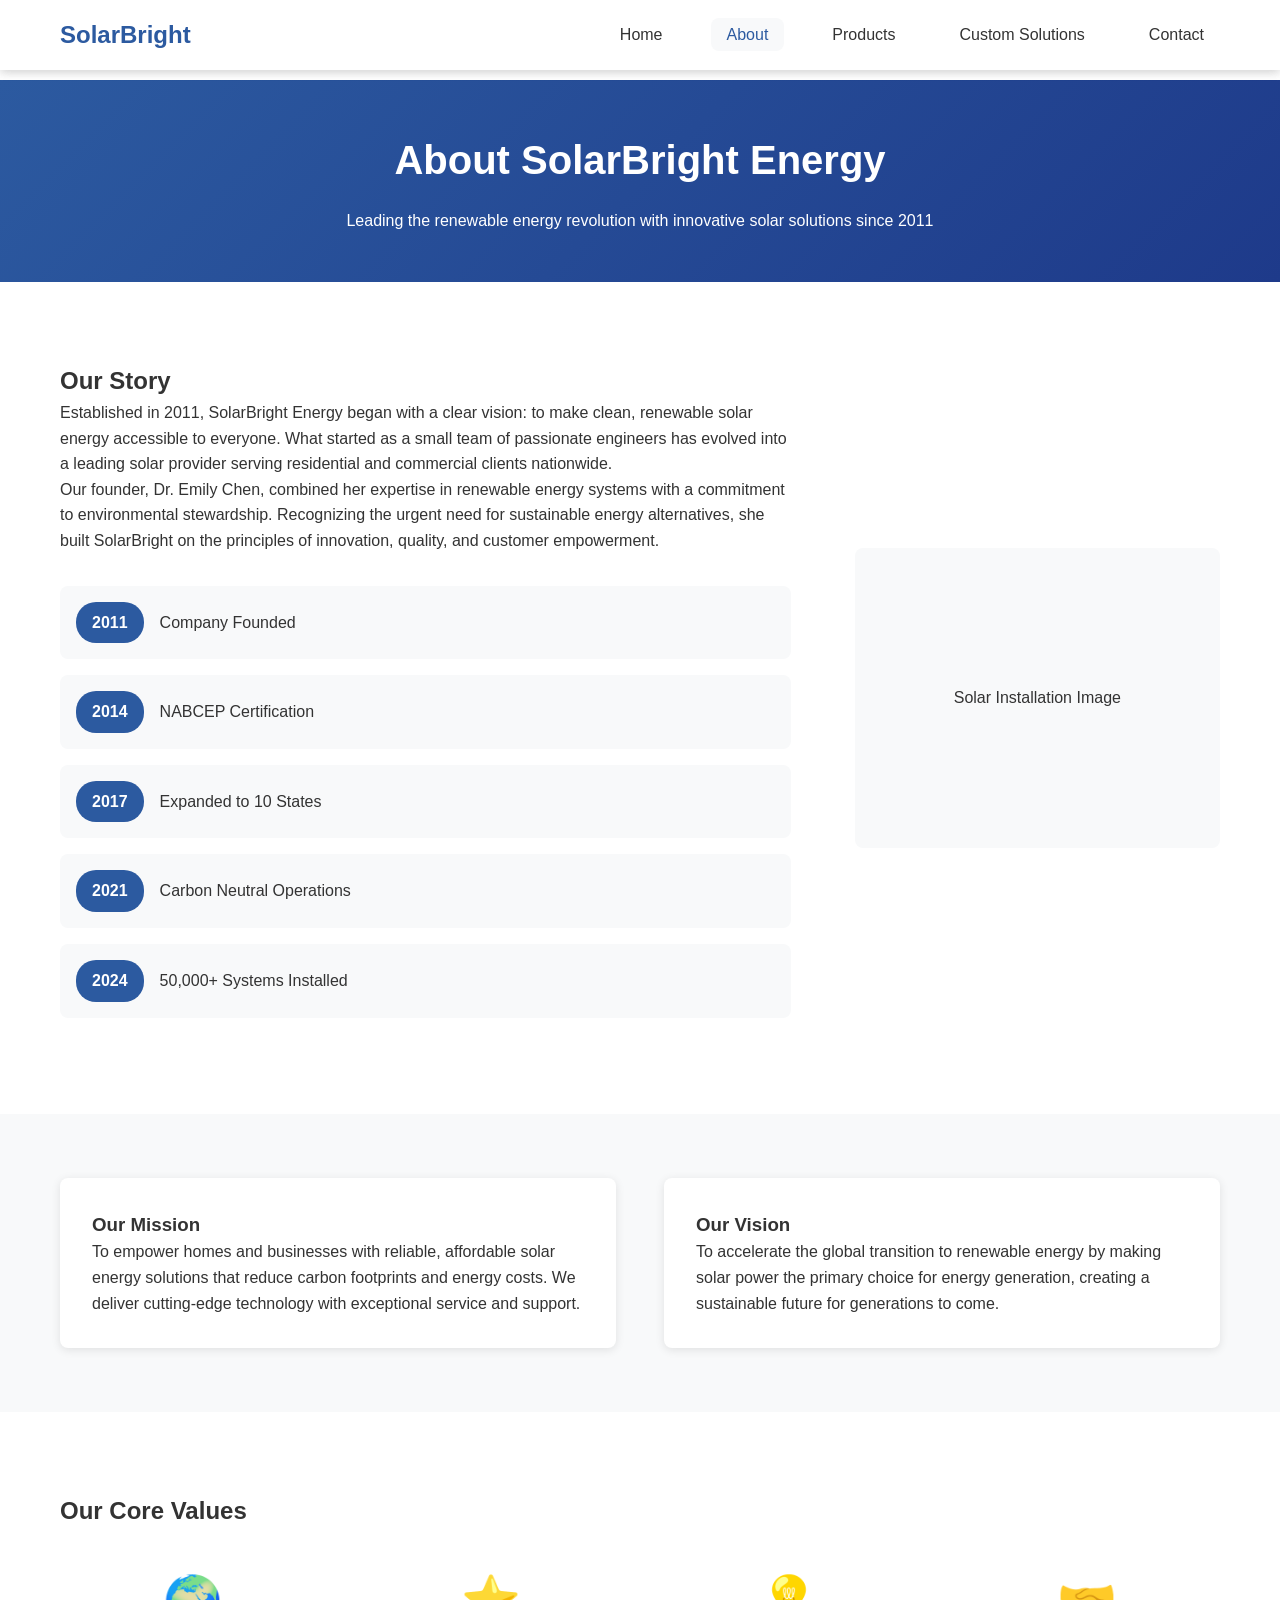
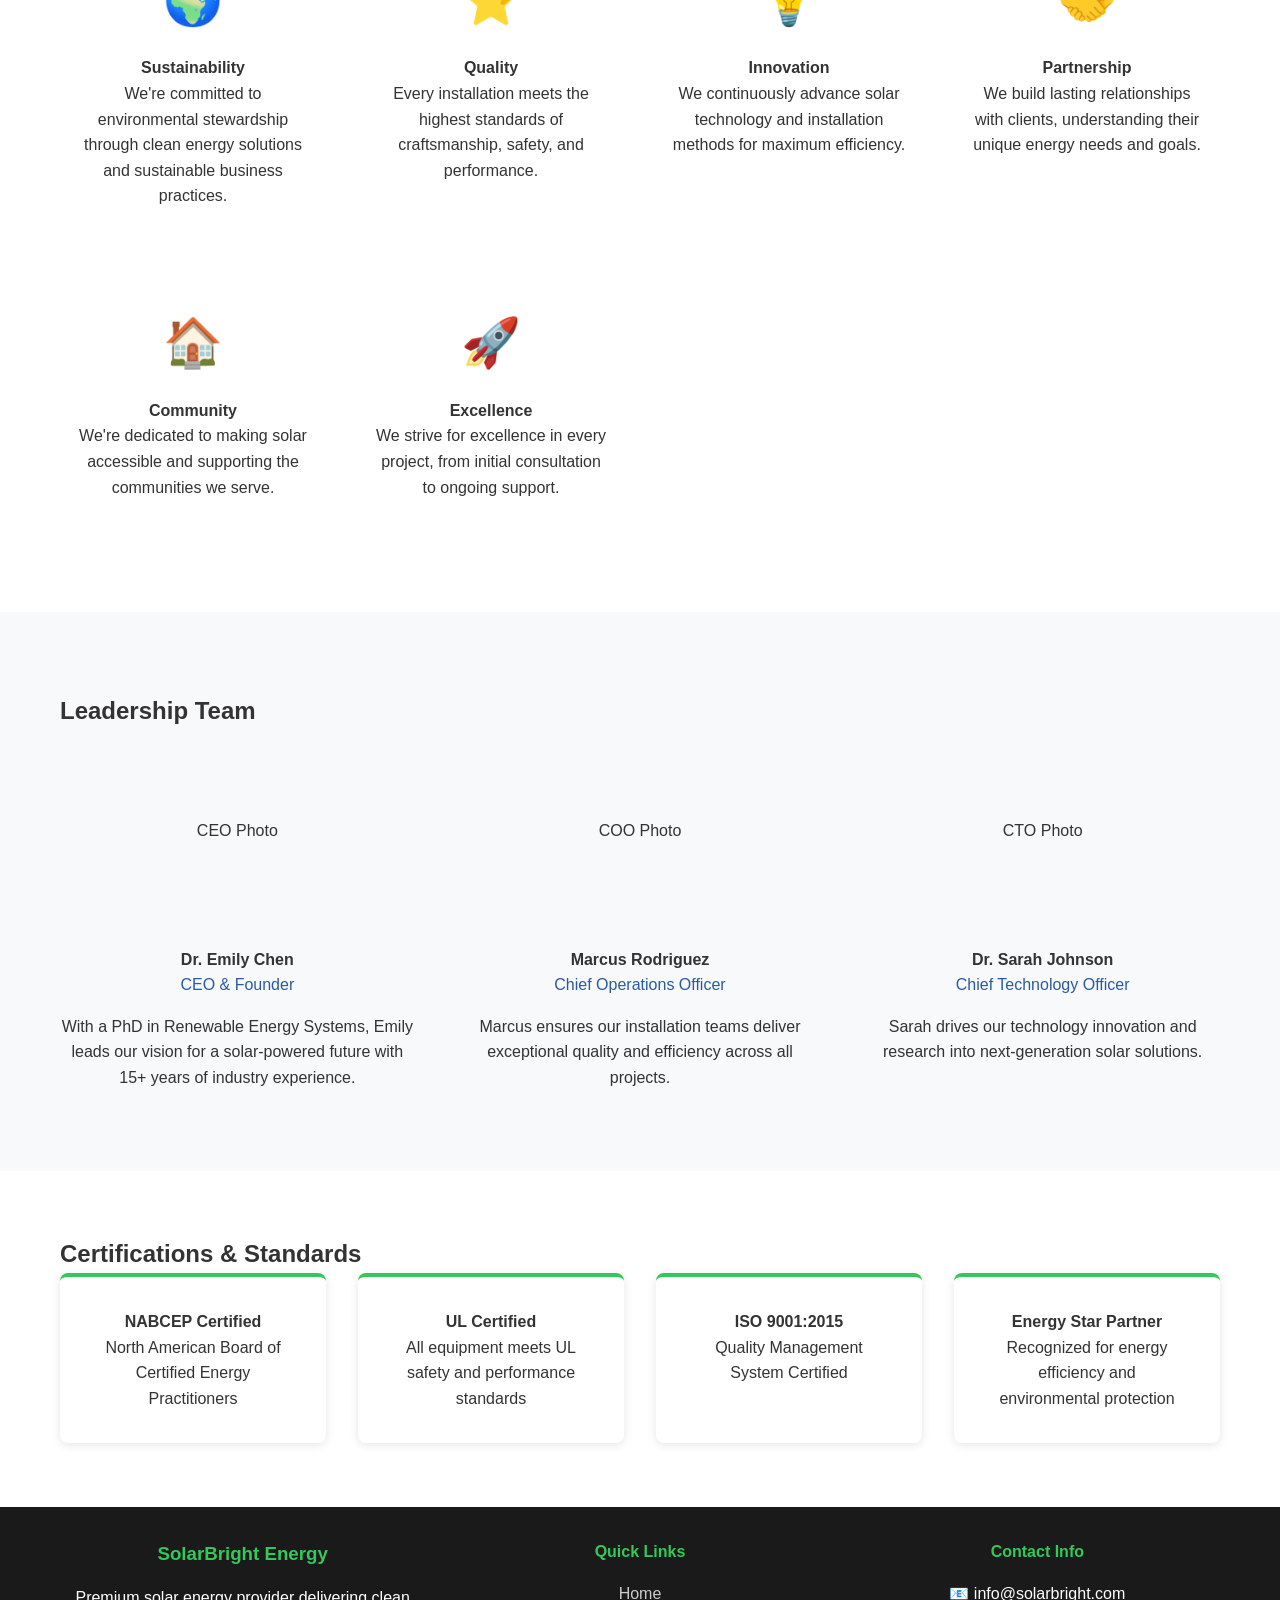
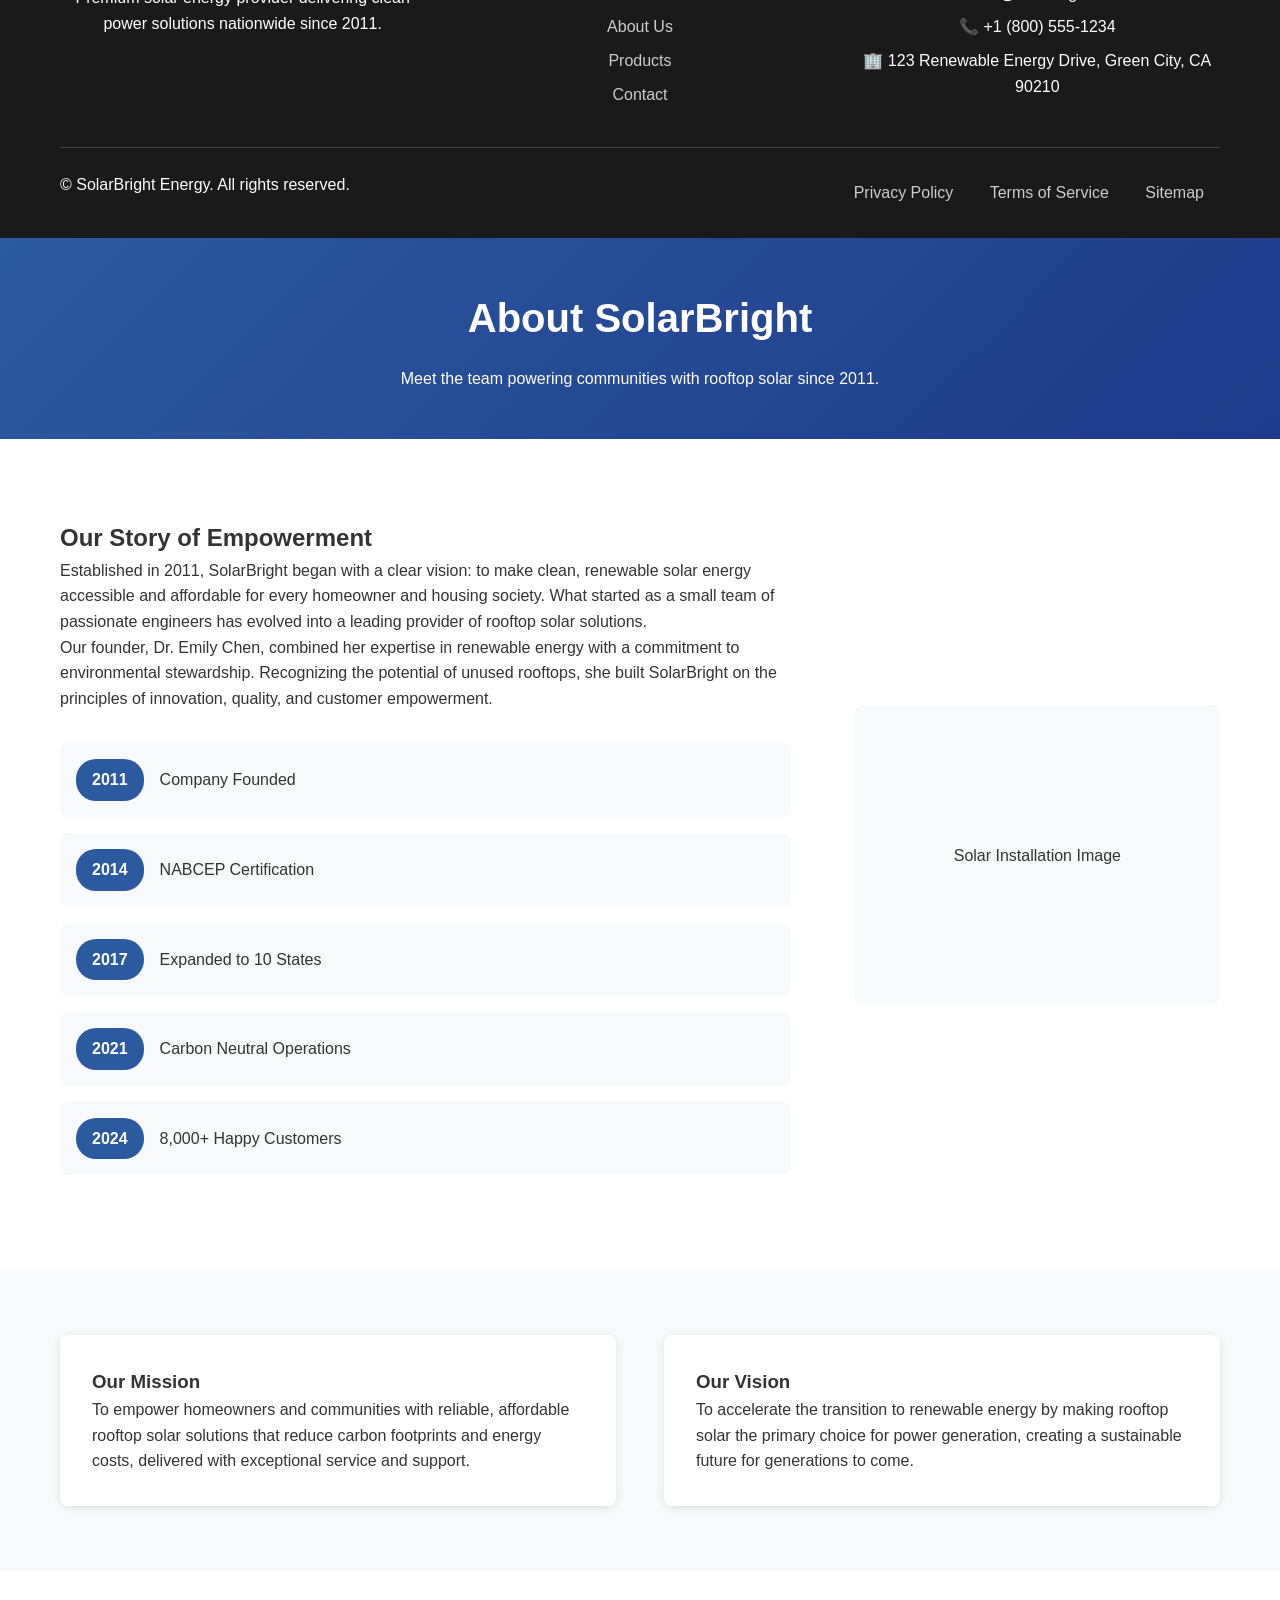
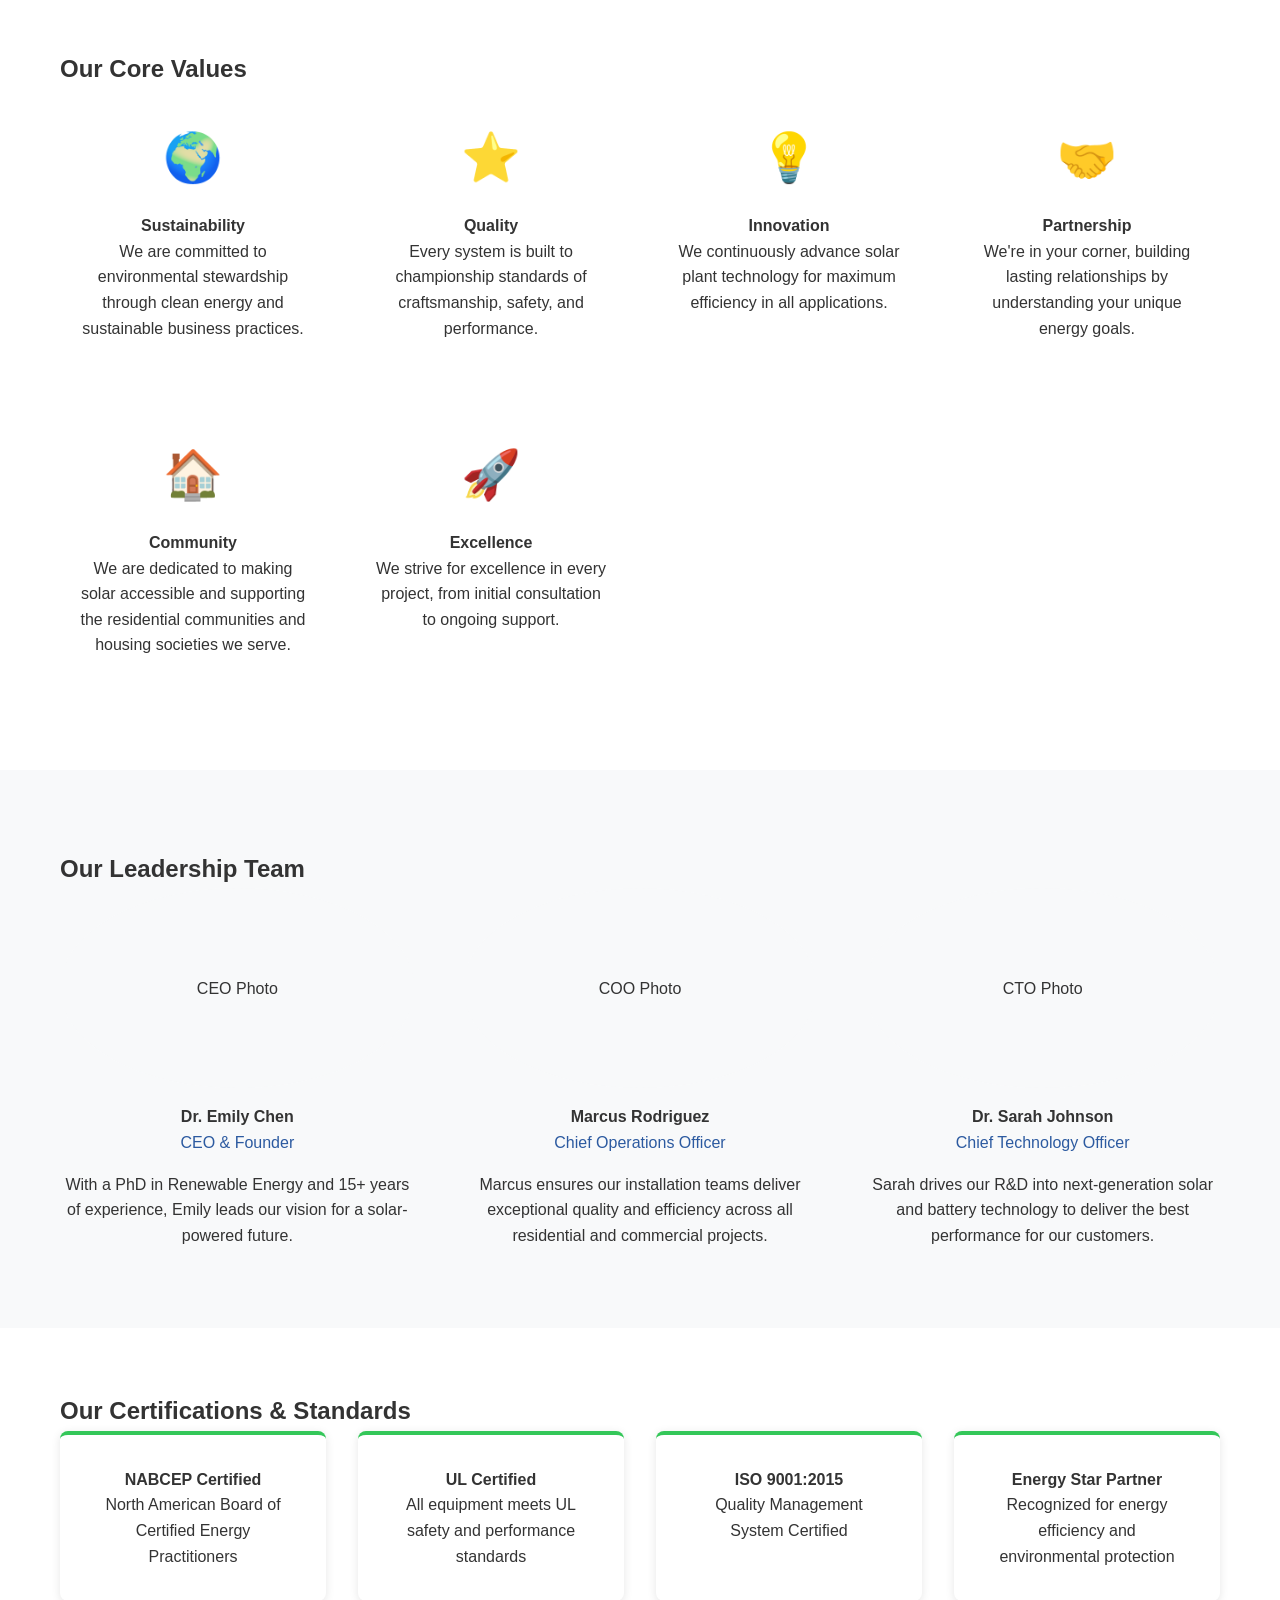
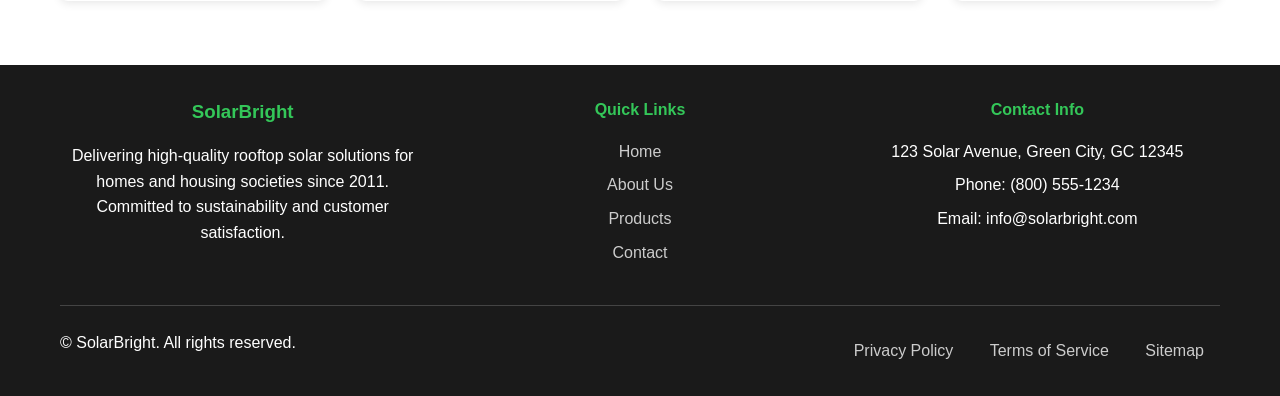
==== about.html @ 30d4c5e5 "Add files via upload" ====
<!DOCTYPE html>
<html lang="en">
<head>
    <meta charset="UTF-8">
    <meta name="viewport" content="width=device-width, initial-scale=1.0">
    <meta name="description" content="Learn about SolarBright Energy - Our history, mission, values, and commitment to quality solar solutions.">
    <title>About Us - SolarBright Energy</title>
    <link rel="stylesheet" href="./assets/css/style.css">
    <link rel="icon" type="image/x-icon" href="./assets/img/favicon.ico">
</head>
<body>
    <!-- Navigation Bar -->
    <header>
        <nav class="navbar">
            <div class="container">
                <div class="nav-brand">
                    <h2>SolarBright Energy</h2>
                </div>
                <ul class="nav-menu">
                    <li><a href="../index.html" class="nav-link">Home</a></li>
                    <li><a href="about.html" class="nav-link active">About</a></li>
                    <li><a href="products.html" class="nav-link">Products</a></li>
                    <li><a href="custom.html" class="nav-link">Custom Solutions</a></li>
                    <li><a href="contact.html" class="nav-link">Contact</a></li>
                </ul>
                <div class="hamburger">
                    <span></span>
                    <span></span>
                    <span></span>
                </div>
            </div>
        </nav>
    </header>

    <main>
        <!-- Page Header -->
        <section class="page-header">
            <div class="container">
                <h1>About SolarBright Energy</h1>
                <p>Leading the renewable energy revolution with innovative solar solutions since 2011</p>
            </div>
        </section>

        <!-- Company Story -->
        <section class="company-story">
            <div class="container">
                <div class="story-grid">
                    <div class="story-content">
                        <h2>Our Story</h2>
                        <p>Established in 2011, SolarBright Energy began with a clear vision: to make clean, renewable solar energy accessible to everyone. What started as a small team of passionate engineers has evolved into a leading solar provider serving residential and commercial clients nationwide.</p>
                        
                        <p>Our founder, Dr. Emily Chen, combined her expertise in renewable energy systems with a commitment to environmental stewardship. Recognizing the urgent need for sustainable energy alternatives, she built SolarBright on the principles of innovation, quality, and customer empowerment.</p>
                        
                        <div class="milestones">
                            <div class="milestone">
                                <span class="year">2011</span>
                                <span class="event">Company Founded</span>
                            </div>
                            <div class="milestone">
                                <span class="year">2014</span>
                                <span class="event">NABCEP Certification</span>
                            </div>
                            <div class="milestone">
                                <span class="year">2017</span>
                                <span class="event">Expanded to 10 States</span>
                            </div>
                            <div class="milestone">
                                <span class="year">2021</span>
                                <span class="event">Carbon Neutral Operations</span>
                            </div>
                            <div class="milestone">
                                <span class="year">2024</span>
                                <span class="event">50,000+ Systems Installed</span>
                            </div>
                        </div>
                    </div>
                    <div class="story-image">
                        <div class="image-placeholder">
                            <span>Solar Installation Image</span>
                        </div>
                    </div>
                </div>
            </div>
        </section>

        <!-- Mission & Vision -->
        <section class="mission-vision">
            <div class="container">
                <div class="mv-grid">
                    <div class="mv-card">
                        <h3>Our Mission</h3>
                        <p>To empower homes and businesses with reliable, affordable solar energy solutions that reduce carbon footprints and energy costs. We deliver cutting-edge technology with exceptional service and support.</p>
                    </div>
                    <div class="mv-card">
                        <h3>Our Vision</h3>
                        <p>To accelerate the global transition to renewable energy by making solar power the primary choice for energy generation, creating a sustainable future for generations to come.</p>
                    </div>
                </div>
            </div>
        </section>

        <!-- Values -->
        <section class="values">
            <div class="container">
                <h2>Our Core Values</h2>
                <div class="values-grid">
                    <div class="value-card">
                        <div class="value-icon">🌍</div>
                        <h4>Sustainability</h4>
                        <p>We're committed to environmental stewardship through clean energy solutions and sustainable business practices.</p>
                    </div>
                    <div class="value-card">
                        <div class="value-icon">⭐</div>
                        <h4>Quality</h4>
                        <p>Every installation meets the highest standards of craftsmanship, safety, and performance.</p>
                    </div>
                    <div class="value-card">
                        <div class="value-icon">💡</div>
                        <h4>Innovation</h4>
                        <p>We continuously advance solar technology and installation methods for maximum efficiency.</p>
                    </div>
                    <div class="value-card">
                        <div class="value-icon">🤝</div>
                        <h4>Partnership</h4>
                        <p>We build lasting relationships with clients, understanding their unique energy needs and goals.</p>
                    </div>
                    <div class="value-card">
                        <div class="value-icon">🏠</div>
                        <h4>Community</h4>
                        <p>We're dedicated to making solar accessible and supporting the communities we serve.</p>
                    </div>
                    <div class="value-card">
                        <div class="value-icon">🚀</div>
                        <h4>Excellence</h4>
                        <p>We strive for excellence in every project, from initial consultation to ongoing support.</p>
                    </div>
                </div>
            </div>
        </section>

        <!-- Team Section -->
        <section class="team">
            <div class="container">
                <h2>Leadership Team</h2>
                <div class="team-grid">
                    <div class="team-member">
                        <div class="member-image">
                            <div class="image-placeholder">
                                <span>CEO Photo</span>
                            </div>
                        </div>
                        <h4>Dr. Emily Chen</h4>
                        <span class="position">CEO & Founder</span>
                        <p>With a PhD in Renewable Energy Systems, Emily leads our vision for a solar-powered future with 15+ years of industry experience.</p>
                    </div>
                    <div class="team-member">
                        <div class="member-image">
                            <div class="image-placeholder">
                                <span>COO Photo</span>
                            </div>
                        </div>
                        <h4>Marcus Rodriguez</h4>
                        <span class="position">Chief Operations Officer</span>
                        <p>Marcus ensures our installation teams deliver exceptional quality and efficiency across all projects.</p>
                    </div>
                    <div class="team-member">
                        <div class="member-image">
                            <div class="image-placeholder">
                                <span>CTO Photo</span>
                            </div>
                        </div>
                        <h4>Dr. Sarah Johnson</h4>
                        <span class="position">Chief Technology Officer</span>
                        <p>Sarah drives our technology innovation and research into next-generation solar solutions.</p>
                    </div>
                </div>
            </div>
        </section>

        <!-- Certifications -->
        <section class="certifications">
            <div class="container">
                <h2>Certifications & Standards</h2>
                <div class="certs-grid">
                    <div class="cert-card">
                        <h4>NABCEP Certified</h4>
                        <p>North American Board of Certified Energy Practitioners</p>
                    </div>
                    <div class="cert-card">
                        <h4>UL Certified</h4>
                        <p>All equipment meets UL safety and performance standards</p>
                    </div>
                    <div class="cert-card">
                        <h4>ISO 9001:2015</h4>
                        <p>Quality Management System Certified</p>
                    </div>
                    <div class="cert-card">
                        <h4>Energy Star Partner</h4>
                        <p>Recognized for energy efficiency and environmental protection</p>
                    </div>
                </div>
            </div>
        </section>
    </main>

    <footer>
        <div class="container">
            <div class="footer-content">
                <div class="footer-section">
                    <h3>SolarBright Energy</h3>
                    <p>Premium solar energy provider delivering clean power solutions nationwide since 2011.</p>
                </div>
                <div class="footer-section">
                    <h4>Quick Links</h4>
                    <ul>
                        <li><a href="../index.html">Home</a></li>
                        <li><a href="about.html">About Us</a></li>
                        <li><a href="products.html">Products</a></li>
                        <li><a href="contact.html">Contact</a></li>
                    </ul>
                </div>
                <div class="footer-section">
                    <h4>Contact Info</h4>
                    <ul>
                        <li>📧 info@solarbright.com</li>
                        <li>📞 +1 (800) 555-1234</li>
                        <li>🏢 123 Renewable Energy Drive, Green City, CA 90210</li>
                    </ul>
                </div>
            </div>
            <div class="footer-bottom">
                <p>&copy; <span id="current-year"></span> SolarBright Energy. All rights reserved.</p>
                <div class="footer-links">
                    <a href="privacy.html">Privacy Policy</a>
                    <a href="../terms.html">Terms of Service</a>
                    <a href="../sitemap.html">Sitemap</a>
                </div>
            </div>
        </div>
    </footer>

    <script src="./assets/js/script.js"></script>
</body>
</html><!DOCTYPE html>
<html lang="en">
<head>
    <meta charset="UTF-8">
    <meta name="viewport" content="width=device-width, initial-scale=1.0">
    <meta name="description" content="Learn about SolarBright - Our history, mission, and commitment to providing quality rooftop solar for homes and communities.">
    <title>About Us - SolarBright</title>
    <link rel="stylesheet" href="./assets/css/style.css">
    <link rel="icon" type="image/x-icon" href="./assets/img/favicon.ico">
</head>
<body>
    <!-- Navigation Bar -->
    <header>
        <nav class="navbar">
            <div class="container">
                <div class="nav-brand">
                    <h2>SolarBright</h2>
                </div>
                <ul class="nav-menu">
                    <li><a href="../index.html" class="nav-link">Home</a></li>
                    <li><a href="about.html" class="nav-link active">About</a></li>
                    <li><a href="products.html" class="nav-link">Products</a></li>
                    <li><a href="custom.html" class="nav-link">Custom Solutions</a></li>
                    <li><a href="contact.html" class="nav-link">Contact</a></li>
                </ul>
                <div class="hamburger">
                    <span></span>
                    <span></span>
                    <span></span>
                </div>
            </div>
        </nav>
    </header>

    <main>
        <!-- Page Header -->
        <section class="page-header">
            <div class="container">
                <h1>About SolarBright</h1>
                <p>Meet the team powering communities with rooftop solar since 2011.</p>
            </div>
        </section>

        <!-- Company Story -->
        <section class="company-story">
            <div class="container">
                <div class="story-grid">
                    <div class="story-content">
                        <h2>Our Story of Empowerment</h2>
                        <p>Established in 2011, SolarBright began with a clear vision: to make clean, renewable solar energy accessible and affordable for every homeowner and housing society. What started as a small team of passionate engineers has evolved into a leading provider of rooftop solar solutions.</p>
                        
                        <p>Our founder, Dr. Emily Chen, combined her expertise in renewable energy with a commitment to environmental stewardship. Recognizing the potential of unused rooftops, she built SolarBright on the principles of innovation, quality, and customer empowerment.</p>
                        
                        <div class="milestones">
                            <div class="milestone">
                                <span class="year">2011</span>
                                <span class="event">Company Founded</span>
                            </div>
                            <div class="milestone">
                                <span class="year">2014</span>
                                <span class="event">NABCEP Certification</span>
                            </div>
                            <div class="milestone">
                                <span class="year">2017</span>
                                <span class="event">Expanded to 10 States</span>
                            </div>
                            <div class="milestone">
                                <span class="year">2021</span>
                                <span class="event">Carbon Neutral Operations</span>
                            </div>
                            <div class="milestone">
                                <span class="year">2024</span>
                                <span class="event">8,000+ Happy Customers</span>
                            </div>
                        </div>
                    </div>
                    <div class="story-image">
                        <div class="image-placeholder">
                            <span>Solar Installation Image</span>
                        </div>
                    </div>
                </div>
            </div>
        </section>

        <!-- Mission & Vision -->
        <section class="mission-vision">
            <div class="container">
                <div class="mv-grid">
                    <div class="mv-card">
                        <h3>Our Mission</h3>
                        <p>To empower homeowners and communities with reliable, affordable rooftop solar solutions that reduce carbon footprints and energy costs, delivered with exceptional service and support.</p>
                    </div>
                    <div class="mv-card">
                        <h3>Our Vision</h3>
                        <p>To accelerate the transition to renewable energy by making rooftop solar the primary choice for power generation, creating a sustainable future for generations to come.</p>
                    </div>
                </div>
            </div>
        </section>

        <!-- Values -->
        <section class="values">
            <div class="container">
                <h2>Our Core Values</h2>
                <div class="values-grid">
                    <div class="value-card">
                        <div class="value-icon">🌍</div>
                        <h4>Sustainability</h4>
                        <p>We are committed to environmental stewardship through clean energy and sustainable business practices.</p>
                    </div>
                    <div class="value-card">
                        <div class="value-icon">⭐</div>
                        <h4>Quality</h4>
                        <p>Every system is built to championship standards of craftsmanship, safety, and performance.</p>
                    </div>
                    <div class="value-card">
                        <div class="value-icon">💡</div>
                        <h4>Innovation</h4>
                        <p>We continuously advance solar plant technology for maximum efficiency in all applications.</p>
                    </div>
                    <div class="value-card">
                        <div class="value-icon">🤝</div>
                        <h4>Partnership</h4>
                        <p>We're in your corner, building lasting relationships by understanding your unique energy goals.</p>
                    </div>
                    <div class="value-card">
                        <div class="value-icon">🏠</div>
                        <h4>Community</h4>
                        <p>We are dedicated to making solar accessible and supporting the residential communities and housing societies we serve.</p>
                    </div>
                    <div class="value-card">
                        <div class="value-icon">🚀</div>
                        <h4>Excellence</h4>
                        <p>We strive for excellence in every project, from initial consultation to ongoing support.</p>
                    </div>
                </div>
            </div>
        </section>

        <!-- Team Section -->
        <section class="team">
            <div class="container">
                <h2>Our Leadership Team</h2>
                <div class="team-grid">
                    <div class="team-member">
                        <div class="member-image">
                            <div class="image-placeholder">
                                <span>CEO Photo</span>
                            </div>
                        </div>
                        <h4>Dr. Emily Chen</h4>
                        <span class="position">CEO & Founder</span>
                        <p>With a PhD in Renewable Energy and 15+ years of experience, Emily leads our vision for a solar-powered future.</p>
                    </div>
                    <div class="team-member">
                        <div class="member-image">
                            <div class="image-placeholder">
                                <span>COO Photo</span>
                            </div>
                        </div>
                        <h4>Marcus Rodriguez</h4>
                        <span class="position">Chief Operations Officer</span>
                        <p>Marcus ensures our installation teams deliver exceptional quality and efficiency across all residential and commercial projects.</p>
                    </div>
                    <div class="team-member">
                        <div class="member-image">
                            <div class="image-placeholder">
                                <span>CTO Photo</span>
                            </div>
                        </div>
                        <h4>Dr. Sarah Johnson</h4>
                        <span class="position">Chief Technology Officer</span>
                        <p>Sarah drives our R&D into next-generation solar and battery technology to deliver the best performance for our customers.</p>
                    </div>
                </div>
            </div>
        </section>

        <!-- Certifications -->
        <section class="certifications">
            <div class="container">
                <h2>Our Certifications & Standards</h2>
                <div class="certs-grid">
                    <div class="cert-card">
                        <h4>NABCEP Certified</h4>
                        <p>North American Board of Certified Energy Practitioners</p>
                    </div>
                    <div class="cert-card">
                        <h4>UL Certified</h4>
                        <p>All equipment meets UL safety and performance standards</p>
                    </div>
                    <div class="cert-card">
                        <h4>ISO 9001:2015</h4>
                        <p>Quality Management System Certified</p>
                    </div>
                    <div class="cert-card">
                        <h4>Energy Star Partner</h4>
                        <p>Recognized for energy efficiency and environmental protection</p>
                    </div>
                </div>
            </div>
        </section>
    </main>

    <footer>
        <div class="container">
            <div class="footer-content">
                <div class="footer-section">
                    <h3>SolarBright</h3>
                    <p>Delivering high-quality rooftop solar solutions for homes and housing societies since 2011. Committed to sustainability and customer satisfaction.</p>
                </div>
                <div class="footer-section">
                    <h4>Quick Links</h4>
                    <ul>
                        <li><a href="../index.html">Home</a></li>
                        <li><a href="about.html">About Us</a></li>
                        <li><a href="products.html">Products</a></li>
                        <li><a href="contact.html">Contact</a></li>
                    </ul>
                </div>
                <div class="footer-section">
                    <h4>Contact Info</h4>
                    <ul>
                        <li>123 Solar Avenue, Green City, GC 12345</li>
                        <li>Phone: (800) 555-1234</li>
                        <li>Email: info@solarbright.com</li>
                    </ul>
                </div>
            </div>
            <div class="footer-bottom">
                <p>&copy; <span id="current-year"></span> SolarBright. All rights reserved.</p>
                <div class="footer-links">
                    <a href="privacy.html">Privacy Policy</a>
                    <a href="../terms.html">Terms of Service</a>
                    <a href="../sitemap.html">Sitemap</a>
                </div>
            </div>
        </div>
    </footer>

    <script src="./assets/js/script.js"></script>
</body>
</html>
---- assets/css/style.css ----
/* Reset and Base Styles */
* {
    margin: 0;
    padding: 0;
    box-sizing: border-box;
}

:root {
    --primary-color: #2c5aa0;
    --secondary-color: #34c759;
    --accent-color: #ff6b35;
    --text-dark: #333;
    --text-light: #666;
    --background-light: #f8f9fa;
    --white: #ffffff;
    --shadow: 0 2px 10px rgba(0,0,0,0.1);
    --border-radius: 8px;
}

body {
    font-family: 'Segoe UI', Tahoma, Geneva, Verdana, sans-serif;
    line-height: 1.6;
    color: var(--text-dark);
    background-color: var(--white);
}
.container {
    max-width: 1200px;
    margin: 0 auto;
    padding: 0 20px;
}

/* Navigation Placeholder */
.nav-placeholder {
    background: var(--primary-color);
    color: white;
    padding: 1rem;
    text-align: center;
    border-bottom: 3px solid var(--secondary-color);
}

.nav-placeholder h3 {
    margin-bottom: 0.5rem;
}

/* Hero Section */
.hero {
    background: linear-gradient(135deg, var(--primary-color), #1e3a8a);
    color: white;
    padding: 4rem 0;
    text-align: center;
}

.hero h1 {
    font-size: 3rem;
    margin-bottom: 1rem;
    font-weight: 700;
}

.hero-subtitle {
    font-size: 1.3rem;
    margin-bottom: 2rem;
    opacity: 0.9;
}

.hero-buttons {
    display: flex;
    gap: 1rem;
    justify-content: center;
    flex-wrap: wrap;
}

/* Buttons */
.btn {
    padding: 12px 30px;
    border: none;
    border-radius: var(--border-radius);
    font-size: 1rem;
    font-weight: 600;
    cursor: pointer;
    transition: all 0.3s ease;
    text-decoration: none;
    display: inline-block;
}

.btn-primary {
    background: var(--secondary-color);
    color: white;
}

.btn-primary:hover {
    background: #2daa4c;
    transform: translateY(-2px);
}

.btn-secondary {
    background: transparent;
    color: white;
    border: 2px solid white;
}

.btn-secondary:hover {
    background: white;
    color: var(--primary-color);
}

/* Features Section */
.features {
    padding: 5rem 0;
    background: var(--background-light);
}

.features h2 {
    text-align: center;
    font-size: 2.5rem;
    margin-bottom: 3rem;
    color: var(--primary-color);
}

.features-grid {
    display: grid;
    grid-template-columns: repeat(auto-fit, minmax(250px, 1fr));
    gap: 2rem;
}

.feature-card {
    background: var(--white);
    padding: 2rem;
    border-radius: var(--border-radius);
    box-shadow: var(--shadow);
    text-align: center;
    transition: transform 0.3s ease;
}

.feature-card:hover {
    transform: translateY(-5px);
}

.feature-icon {
    font-size: 3rem;
    margin-bottom: 1rem;
}

.feature-card h3 {
    color: var(--primary-color);
    margin-bottom: 1rem;
    font-size: 1.3rem;
}

/* Products Section */
.products {
    padding: 5rem 0;
}

.products h2 {
    text-align: center;
    font-size: 2.5rem;
    margin-bottom: 3rem;
    color: var(--primary-color);
}

.products-grid {
    display: grid;
    grid-template-columns: repeat(auto-fit, minmax(300px, 1fr));
    gap: 2rem;
}

.product-card {
    background: var(--white);
    padding: 2rem;
    border-radius: var(--border-radius);
    box-shadow: var(--shadow);
    border-top: 4px solid var(--secondary-color);
}

.product-card h3 {
    color: var(--primary-color);
    margin-bottom: 1.5rem;
    font-size: 1.4rem;
}

.product-card ul {
    list-style: none;
}

.product-card li {
    padding: 0.5rem 0;
    border-bottom: 1px solid #eee;
}

.product-card li:before {
    content: "✓ ";
    color: var(--secondary-color);
    font-weight: bold;
}

/* Process Section */
.process {
    padding: 5rem 0;
    background: var(--background-light);
}

.process h2 {
    text-align: center;
    font-size: 2.5rem;
    margin-bottom: 3rem;
    color: var(--primary-color);
}

.process-steps {
    display: grid;
    grid-template-columns: repeat(auto-fit, minmax(200px, 1fr));
    gap: 2rem;
}

.step {
    text-align: center;
    padding: 2rem 1rem;
}

.step-number {
    display: inline-block;
    width: 50px;
    height: 50px;
    background: var(--primary-color);
    color: white;
    border-radius: 50%;
    line-height: 50px;
    font-size: 1.2rem;
    font-weight: bold;
    margin-bottom: 1rem;
}

.step h4 {
    color: var(--primary-color);
    margin-bottom: 1rem;
}

/* CTA Section */
.cta {
    padding: 4rem 0;
    background: linear-gradient(135deg, var(--primary-color), #1e3a8a);
    color: white;
    text-align: center;
}

.cta h2 {
    font-size: 2.2rem;
    margin-bottom: 1rem;
}

.cta p {
    font-size: 1.2rem;
    margin-bottom: 2rem;
    opacity: 0.9;
}

/* Footer */
footer {
    background: #1a1a1a;
    color: white;
    padding: 2rem 0;
    text-align: center;
}

.footer-links {
    margin-top: 1rem;
}

.footer-links a {
    color: #ccc;
    margin: 0 1rem;
    text-decoration: none;
    transition: color 0.3s ease;
}

.footer-links a:hover {
    color: var(--secondary-color);
}

/* Responsive Design */
@media (max-width: 768px) {
    .hero h1 {
        font-size: 2.2rem;
    }
    
    .hero-subtitle {
        font-size: 1.1rem;
    }
    
    .features h2,
    .products h2,
    .process h2 {
        font-size: 2rem;
    }
    
    .hero-buttons {
        flex-direction: column;
        align-items: center;
    }
    
    .btn {
        width: 200px;
    }
}

@media (max-width: 480px) {
    .container {
        padding: 0 15px;
    }
    
    .hero {
        padding: 3rem 0;
    }
    
    .features,
    .products,
    .process {
        padding: 3rem 0;
    }
    
    .feature-card,
    .product-card {
        padding: 1.5rem;
    }
}
/* Navigation Styles */
.navbar {
    background: var(--white);
    box-shadow: var(--shadow);
    position: fixed;
    top: 0;
    width: 100%;
    z-index: 1000;
}

.navbar .container {
    display: flex;
    justify-content: space-between;
    align-items: center;
    padding: 1rem 20px;
}

.nav-brand h2 {
    color: var(--primary-color);
    margin: 0;
}

.nav-menu {
    display: flex;
    list-style: none;
    gap: 2rem;
    margin: 0;
}

.nav-link {
    text-decoration: none;
    color: var(--text-dark);
    font-weight: 500;
    transition: color 0.3s ease;
    padding: 0.5rem 1rem;
    border-radius: var(--border-radius);
}

.nav-link:hover,
.nav-link.active {
    color: var(--primary-color);
    background: var(--background-light);
}

.hamburger {
    display: none;
    flex-direction: column;
    cursor: pointer;
}

.hamburger span {
    width: 25px;
    height: 3px;
    background: var(--primary-color);
    margin: 3px 0;
    transition: 0.3s;
}

/* Hero Stats */
.hero-stats {
    display: flex;
    justify-content: center;
    gap: 3rem;
    margin: 2rem 0;
    flex-wrap: wrap;
}

.stat {
    text-align: center;
}

.stat-number {
    display: block;
    font-size: 2.5rem;
    font-weight: bold;
    color: var(--secondary-color);
}

.stat-label {
    font-size: 0.9rem;
    opacity: 0.9;
}

/* Trust Badges */
.trust-badges {
    padding: 2rem 0;
    background: var(--white);
    border-bottom: 1px solid #eee;
}

.badges-grid {
    display: grid;
    grid-template-columns: repeat(auto-fit, minmax(200px, 1fr));
    gap: 1rem;
    text-align: center;
}

.badge {
    padding: 1rem;
    background: var(--background-light);
    border-radius: var(--border-radius);
    font-weight: 500;
}

/* Product Badges */
.product-badge {
    position: absolute;
    top: -10px;
    right: 20px;
    background: var(--accent-color);
    color: white;
    padding: 0.3rem 1rem;
    border-radius: 20px;
    font-size: 0.8rem;
    font-weight: bold;
}

.product-card {
    position: relative;
    padding-top: 2rem;
}

.product-cta {
    margin-top: 1.5rem;
    text-align: center;
}

.btn-outline {
    background: transparent;
    border: 2px solid var(--primary-color);
    color: var(--primary-color);
}

.btn-outline:hover {
    background: var(--primary-color);
    color: white;
}

/* Industries Section */
.industries {
    padding: 5rem 0;
    background: var(--background-light);
}

.industries h2 {
    text-align: center;
    font-size: 2.5rem;
    margin-bottom: 3rem;
    color: var(--primary-color);
}

.industries-grid {
    display: grid;
    grid-template-columns: repeat(auto-fit, minmax(300px, 1fr));
    gap: 2rem;
}

.industry-card {
    background: var(--white);
    padding: 2rem;
    border-radius: var(--border-radius);
    box-shadow: var(--shadow);
    transition: transform 0.3s ease;
}

.industry-card:hover {
    transform: translateY(-5px);
}

.industry-card h4 {
    color: var(--primary-color);
    margin-bottom: 1rem;
}

/* Testimonials */
.testimonials {
    padding: 5rem 0;
}

.testimonials h2 {
    text-align: center;
    font-size: 2.5rem;
    margin-bottom: 3rem;
    color: var(--primary-color);
}

.testimonials-grid {
    display: grid;
    grid-template-columns: repeat(auto-fit, minmax(300px, 1fr));
    gap: 2rem;
}

.testimonial-card {
    background: var(--white);
    padding: 2rem;
    border-radius: var(--border-radius);
    box-shadow: var(--shadow);
    border-left: 4px solid var(--secondary-color);
}

.testimonial-text {
    font-style: italic;
    margin-bottom: 1.5rem;
    line-height: 1.6;
}

.testimonial-author strong {
    display: block;
    color: var(--primary-color);
}

.testimonial-author span {
    font-size: 0.9rem;
    color: var(--text-light);
}

/* Enhanced CTA */
.cta-buttons {
    display: flex;
    gap: 1rem;
    justify-content: center;
    margin-bottom: 2rem;
    flex-wrap: wrap;
}

.cta-features {
    display: flex;
    gap: 2rem;
    justify-content: center;
    flex-wrap: wrap;
}

.cta-features span {
    background: rgba(255,255,255,0.1);
    padding: 0.5rem 1rem;
    border-radius: 20px;
    font-size: 0.9rem;
}

/* Enhanced Footer */
.footer-content {
    display: grid;
    grid-template-columns: repeat(auto-fit, minmax(250px, 1fr));
    gap: 2rem;
    margin-bottom: 2rem;
}

.footer-section h3,
.footer-section h4 {
    color: var(--secondary-color);
    margin-bottom: 1rem;
}

.footer-section ul {
    list-style: none;
}

.footer-section li {
    margin-bottom: 0.5rem;
}

.footer-section a {
    color: #ccc;
    text-decoration: none;
    transition: color 0.3s ease;
}

.footer-section a:hover {
    color: var(--secondary-color);
}

.footer-bottom {
    border-top: 1px solid #444;
    padding-top: 1rem;
    display: flex;
    justify-content: space-between;
    align-items: center;
    flex-wrap: wrap;
}

/* Section Intro */
.section-intro {
    text-align: center;
    max-width: 600px;
    margin: 0 auto 3rem;
    font-size: 1.1rem;
    color: var(--text-light);
}

/* Responsive Navigation */
@media (max-width: 768px) {
    .nav-menu {
        position: fixed;
        left: -100%;
        top: 70px;
        flex-direction: column;
        background-color: var(--white);
        width: 100%;
        text-align: center;
        transition: 0.3s;
        box-shadow: var(--shadow);
        padding: 2rem 0;
    }

    .nav-menu.active {
        left: 0;
    }

    .hamburger {
        display: flex;
    }

    .hamburger.active span:nth-child(2) {
        opacity: 0;
    }

    .hamburger.active span:nth-child(1) {
        transform: translateY(8px) rotate(45deg);
    }

    .hamburger.active span:nth-child(3) {
        transform: translateY(-8px) rotate(-45deg);
    }

    .hero-stats {
        gap: 1.5rem;
    }

    .stat-number {
        font-size: 2rem;
    }

    .footer-bottom {
        flex-direction: column;
        gap: 1rem;
        text-align: center;
    }
}

/* Body padding for fixed nav */
body {
    padding-top: 80px;
}
/* Page Header */
.page-header {
    background: linear-gradient(135deg, var(--primary-color), #1e3a8a);
    color: white;
    padding: 3rem 0;
    text-align: center;
}

.page-header h1 {
    font-size: 2.5rem;
    margin-bottom: 1rem;
}

/* About Page Styles */
.company-story {
    padding: 5rem 0;
}

.story-grid {
    display: grid;
    grid-template-columns: 2fr 1fr;
    gap: 4rem;
    align-items: center;
}

.story-image .image-placeholder {
    background: var(--background-light);
    height: 300px;
    display: flex;
    align-items: center;
    justify-content: center;
    border-radius: var(--border-radius);
}

.milestones {
    margin-top: 2rem;
}

.milestone {
    display: flex;
    align-items: center;
    margin-bottom: 1rem;
    padding: 1rem;
    background: var(--background-light);
    border-radius: var(--border-radius);
}

.year {
    background: var(--primary-color);
    color: white;
    padding: 0.5rem 1rem;
    border-radius: 20px;
    font-weight: bold;
    margin-right: 1rem;
}

.mission-vision {
    padding: 4rem 0;
    background: var(--background-light);
}

.mv-grid {
    display: grid;
    grid-template-columns: 1fr 1fr;
    gap: 3rem;
}

.mv-card {
    background: var(--white);
    padding: 2rem;
    border-radius: var(--border-radius);
    box-shadow: var(--shadow);
}

.values {
    padding: 5rem 0;
}

.values-grid {
    display: grid;
    grid-template-columns: repeat(auto-fit, minmax(250px, 1fr));
    gap: 2rem;
}

.value-card {
    text-align: center;
    padding: 2rem 1rem;
}

.value-icon {
    font-size: 3rem;
    margin-bottom: 1rem;
}

.team {
    padding: 5rem 0;
    background: var(--background-light);
}

.team-grid {
    display: grid;
    grid-template-columns: repeat(auto-fit, minmax(250px, 1fr));
    gap: 3rem;
}

.team-member {
    text-align: center;
}

.member-image .image-placeholder {
    background: var(--background-light);
    height: 200px;
    border-radius: 50%;
    display: flex;
    align-items: center;
    justify-content: center;
    margin: 0 auto 1rem;
}

.position {
    color: var(--primary-color);
    font-weight: 500;
    display: block;
    margin-bottom: 1rem;
}

.certifications {
    padding: 4rem 0;
}

.certs-grid {
    display: grid;
    grid-template-columns: repeat(auto-fit, minmax(200px, 1fr));
    gap: 2rem;
}

.cert-card {
    background: var(--white);
    padding: 2rem;
    border-radius: var(--border-radius);
    box-shadow: var(--shadow);
    text-align: center;
    border-top: 4px solid var(--secondary-color);
}

/* Products Page Styles */
.product-categories {
    padding: 3rem 0;
}

.category-filters {
    display: flex;
    gap: 1rem;
    margin-bottom: 3rem;
    flex-wrap: wrap;
    justify-content: center;
}

.filter-btn {
    padding: 0.8rem 1.5rem;
    border: 2px solid var(--primary-color);
    background: transparent;
    color: var(--primary-color);
    border-radius: var(--border-radius);
    cursor: pointer;
    transition: all 0.3s ease;
}

.filter-btn.active,
.filter-btn:hover {
    background: var(--primary-color);
    color: white;
}

.category-section {
    margin-bottom: 4rem;
}

.products-detailed-grid {
    display: grid;
    gap: 2rem;
}

.product-detailed-card {
    display: grid;
    grid-template-columns: 1fr 2fr;
    gap: 2rem;
    background: var(--white);
    padding: 2rem;
    border-radius: var(--border-radius);
    box-shadow: var(--shadow);
}

.product-image .image-placeholder {
    background: var(--background-light);
    height: 200px;
    display: flex;
    align-items: center;
    justify-content: center;
    border-radius: var(--border-radius);
}

.product-specs {
    list-style: none;
    margin: 1rem 0;
}

.product-specs li {
    padding: 0.3rem 0;
    border-bottom: 1px solid #eee;
}

.product-specs li:before {
    content: "✓ ";
    color: var(--secondary-color);
    font-weight: bold;
}

.product-pricing {
    display: flex;
    justify-content: space-between;
    align-items: center;
    margin: 1.5rem 0;
    padding: 1rem;
    background: var(--background-light);
    border-radius: var(--border-radius);
}

.price {
    font-size: 1.2rem;
    font-weight: bold;
    color: var(--primary-color);
}

.moq {
    color: var(--text-light);
    font-size: 0.9rem;
}

.accessories-grid {
    display: grid;
    grid-template-columns: repeat(auto-fit, minmax(250px, 1fr));
    gap: 2rem;
}

.accessory-card {
    background: var(--white);
    padding: 2rem;
    border-radius: var(--border-radius);
    box-shadow: var(--shadow);
    text-align: center;
}

.bulk-benefits {
    padding: 4rem 0;
    background: var(--background-light);
}

.benefits-grid {
    display: grid;
    grid-template-columns: repeat(auto-fit, minmax(250px, 1fr));
    gap: 2rem;
}

.benefit-card {
    background: var(--white);
    padding: 2rem;
    border-radius: var(--border-radius);
    text-align: center;
    box-shadow: var(--shadow);
}

/* Custom Manufacturing Styles */
.custom-process {
    padding: 4rem 0;
}

.process-detailed {
    max-width: 800px;
    margin: 0 auto;
}

.process-step-detailed {
    display: flex;
    align-items: flex-start;
    margin-bottom: 3rem;
    gap: 2rem;
}

.step-number {
    background: var(--primary-color);
    color: white;
    width: 50px;
    height: 50px;
    border-radius: 50%;
    display: flex;
    align-items: center;
    justify-content: center;
    font-size: 1.2rem;
    font-weight: bold;
    flex-shrink: 0;
}

.step-content ul {
    list-style: none;
    margin-top: 1rem;
}

.step-content li {
    padding: 0.3rem 0;
}

.step-content li:before {
    content: "• ";
    color: var(--secondary-color);
    font-weight: bold;
}

.customization-options {
    padding: 4rem 0;
    background: var(--background-light);
}

.options-grid {
    display: grid;
    gap: 3rem;
}

.option-category {
    background: var(--white);
    padding: 2rem;
    border-radius: var(--border-radius);
    box-shadow: var(--shadow);
}

.option-items {
    display: grid;
    grid-template-columns: repeat(auto-fit, minmax(250px, 1fr));
    gap: 1.5rem;
    margin-top: 1.5rem;
}

.option-item {
    padding: 1rem;
    background: var(--background-light);
    border-radius: var(--border-radius);
}

.portfolio {
    padding: 4rem 0;
}

.portfolio-grid {
    display: grid;
    grid-template-columns: repeat(auto-fit, minmax(300px, 1fr));
    gap: 2rem;
}

.portfolio-item {
    background: var(--white);
    border-radius: var(--border-radius);
    overflow: hidden;
    box-shadow: var(--shadow);
}

.portfolio-image .image-placeholder {
    background: var(--background-light);
    height: 200px;
    display: flex;
    align-items: center;
    justify-content: center;
}

.portfolio-info {
    padding: 1.5rem;
}

.project-type {
    background: var(--secondary-color);
    color: white;
    padding: 0.3rem 1rem;
    border-radius: 20px;
    font-size: 0.8rem;
    display: inline-block;
    margin-top: 1rem;
}

.custom-cta {
    padding: 4rem 0;
    background: linear-gradient(135deg, var(--primary-color), #1e3a8a);
    color: white;
    text-align: center;
}

.cta-features {
    display: flex;
    gap: 2rem;
    justify-content: center;
    margin: 2rem 0;
    flex-wrap: wrap;
}

/* Contact Page Styles */
.contact-methods {
    padding: 4rem 0;
}

.contact-grid {
    display: grid;
    grid-template-columns: 1fr 1.5fr;
    gap: 4rem;
}

.contact-item {
    display: flex;
    align-items: flex-start;
    gap: 1rem;
    margin-bottom: 2rem;
    padding: 1.5rem;
    background: var(--white);
    border-radius: var(--border-radius);
    box-shadow: var(--shadow);
}

.contact-icon {
    font-size: 2rem;
    flex-shrink: 0;
}

.contact-details span {
    color: var(--text-light);
    font-size: 0.9rem;
}

.contact-form-container {
    background: var(--white);
    padding: 2rem;
    border-radius: var(--border-radius);
    box-shadow: var(--shadow);
}

.form-group {
    margin-bottom: 1.5rem;
}

.form-group label {
    display: block;
    margin-bottom: 0.5rem;
    font-weight: 500;
    color: var(--text-dark);
}

.form-group input,
.form-group select,
.form-group textarea {
    width: 100%;
    padding: 0.8rem;
    border: 2px solid #e0e0e0;
    border-radius: var(--border-radius);
    font-size: 1rem;
    transition: border-color 0.3s ease;
}

.form-group input:focus,
.form-group select:focus,
.form-group textarea:focus {
    outline: none;
    border-color: var(--primary-color);
}

.checkbox-label {
    display: flex;
    align-items: center;
    gap: 0.5rem;
    cursor: pointer;
}

.btn-full {
    width: 100%;
}

.departments {
    padding: 4rem 0;
    background: var(--background-light);
}

.departments-grid {
    display: grid;
    grid-template-columns: repeat(auto-fit, minmax(250px, 1fr));
    gap: 2rem;
}

.department-card {
    background: var(--white);
    padding: 2rem;
    border-radius: var(--border-radius);
    box-shadow: var(--shadow);
    text-align: center;
}

.contact-faq {
    padding: 4rem 0;
}

.faq-grid {
    display: grid;
    gap: 2rem;
}

.faq-item {
    background: var(--white);
    padding: 2rem;
    border-radius: var(--border-radius);
    box-shadow: var(--shadow);
}

.map-section {
    padding: 4rem 0;
    background: var(--background-light);
}

.map-container {
    max-width: 800px;
    margin: 0 auto;
}

.map-placeholder {
    background: var(--white);
    height: 400px;
    display: flex;
    flex-direction: column;
    align-items: center;
    justify-content: center;
    border-radius: var(--border-radius);
    box-shadow: var(--shadow);
}

/* Responsive Design */
@media (max-width: 768px) {
    .story-grid,
    .mv-grid,
    .contact-grid {
        grid-template-columns: 1fr;
        gap: 2rem;
    }

    .product-detailed-card {
        grid-template-columns: 1fr;
    }

    .process-step-detailed {
        flex-direction: column;
        text-align: center;
    }

    .product-pricing {
        flex-direction: column;
        gap: 0.5rem;
    }

    .cta-features {
        flex-direction: column;
        gap: 1rem;
    }
}
/* Custom Page Specific Styles */
.custom-intro {
    padding: 4rem 0;
    background: var(--background-light);
}

.intro-content {
    max-width: 800px;
    margin: 0 auto;
    text-align: center;
}

.intro-content h2 {
    color: var(--primary-color);
    margin-bottom: 1.5rem;
    font-size: 2.2rem;
}

.intro-stats {
    display: flex;
    justify-content: center;
    gap: 3rem;
    margin-top: 3rem;
    flex-wrap: wrap;
}

.intro-stat {
    text-align: center;
}

.intro-stat .stat-number {
    display: block;
    font-size: 2.5rem;
    font-weight: bold;
    color: var(--secondary-color);
}

.intro-stat .stat-label {
    font-size: 0.9rem;
    color: var(--text-light);
}

/* Industry Solutions */
.industry-solutions {
    padding: 5rem 0;
    background: var(--background-light);
}

.industry-grid {
    display: grid;
    grid-template-columns: repeat(auto-fit, minmax(350px, 1fr));
    gap: 2rem;
}

.industry-solution {
    background: var(--white);
    padding: 2rem;
    border-radius: var(--border-radius);
    box-shadow: var(--shadow);
    transition: transform 0.3s ease;
}

.industry-solution:hover {
    transform: translateY(-5px);
}

.industry-solution h4 {
    color: var(--primary-color);
    margin-bottom: 1rem;
    font-size: 1.2rem;
}

.industry-solution ul {
    list-style: none;
    margin: 1rem 0;
}

.industry-solution li {
    padding: 0.3rem 0;
    position: relative;
    padding-left: 1.5rem;
}

.industry-solution li:before {
    content: "✓";
    color: var(--secondary-color);
    font-weight: bold;
    position: absolute;
    left: 0;
}

.solution-moq {
    display: inline-block;
    background: var(--primary-color);
    color: white;
    padding: 0.3rem 1rem;
    border-radius: 20px;
    font-size: 0.8rem;
    margin-top: 1rem;
}

/* Portfolio Showcase */
.portfolio-showcase {
    padding: 5rem 0;
}

.portfolio-grid {
    display: grid;
    gap: 3rem;
}

.portfolio-item {
    background: var(--white);
    border-radius: var(--border-radius);
    overflow: hidden;
    box-shadow: var(--shadow);
    display: grid;
    grid-template-columns: 300px 1fr;
}

.portfolio-image .image-placeholder {
    background: var(--background-light);
    height: 100%;
    display: flex;
    align-items: center;
    justify-content: center;
}

.portfolio-info {
    padding: 2rem;
}

.portfolio-info h4 {
    color: var(--primary-color);
    margin-bottom: 1rem;
    font-size: 1.3rem;
}

.portfolio-info p {
    margin-bottom: 0.8rem;
    line-height: 1.5;
}

.project-stats {
    display: flex;
    gap: 1rem;
    margin: 1rem 0;
    flex-wrap: wrap;
}

.project-stats span {
    background: var(--background-light);
    padding: 0.3rem 0.8rem;
    border-radius: 15px;
    font-size: 0.8rem;
    color: var(--text-light);
}

.project-type {
    background: var(--secondary-color);
    color: white;
    padding: 0.3rem 1rem;
    border-radius: 20px;
    font-size: 0.8rem;
    display: inline-block;
    margin-top: 1rem;
}

/* Pricing Tiers */
.pricing-tiers {
    padding: 5rem 0;
    background: var(--background-light);
}

.pricing-grid {
    display: grid;
    grid-template-columns: repeat(auto-fit, minmax(300px, 1fr));
    gap: 2rem;
    max-width: 1000px;
    margin: 0 auto;
}

.pricing-tier {
    background: var(--white);
    padding: 2.5rem 2rem;
    border-radius: var(--border-radius);
    box-shadow: var(--shadow);
    text-align: center;
    position: relative;
    transition: transform 0.3s ease;
}

.pricing-tier:hover {
    transform: translateY(-5px);
}

.pricing-tier.featured {
    border: 2px solid var(--secondary-color);
    transform: scale(1.05);
}

.popular-badge {
    position: absolute;
    top: -10px;
    left: 50%;
    transform: translateX(-50%);
    background: var(--secondary-color);
    color: white;
    padding: 0.5rem 1.5rem;
    border-radius: 20px;
    font-size: 0.8rem;
    font-weight: bold;
}

.pricing-tier h3 {
    color: var(--primary-color);
    margin-bottom: 1rem;
    font-size: 1.5rem;
}

.pricing-tier .price {
    font-size: 2rem;
    font-weight: bold;
    color: var(--primary-color);
    margin-bottom: 0.5rem;
}

.pricing-tier .moq {
    color: var(--text-light);
    font-size: 0.9rem;
    display: block;
    margin-bottom: 1.5rem;
}

.pricing-tier ul {
    list-style: none;
    margin: 2rem 0;
    text-align: left;
}

.pricing-tier li {
    padding: 0.5rem 0;
    position: relative;
    padding-left: 1.5rem;
}

.pricing-tier li:before {
    content: "✓";
    color: var(--secondary-color);
    font-weight: bold;
    position: absolute;
    left: 0;
}

/* Enhanced Custom CTA */
.custom-cta {
    padding: 5rem 0;
    background: linear-gradient(135deg, var(--primary-color), #1e3a8a);
    color: white;
    text-align: center;
}

.cta-content h2 {
    font-size: 2.5rem;
    margin-bottom: 1rem;
}

.cta-content > p {
    font-size: 1.2rem;
    margin-bottom: 2rem;
    opacity: 0.9;
}

.cta-features {
    display: grid;
    grid-template-columns: repeat(auto-fit, minmax(200px, 1fr));
    gap: 1rem;
    margin: 2rem auto;
    max-width: 600px;
}

.cta-features .feature {
    background: rgba(255,255,255,0.1);
    padding: 1rem;
    border-radius: var(--border-radius);
    backdrop-filter: blur(10px);
}

.cta-buttons {
    display: flex;
    gap: 1rem;
    justify-content: center;
    margin: 2rem 0;
    flex-wrap: wrap;
}

.cta-contact {
    margin-top: 2rem;
    padding-top: 2rem;
    border-top: 1px solid rgba(255,255,255,0.2);
}

.cta-contact p {
    opacity: 0.9;
}

/* Enhanced Option Items */
.option-detail {
    display: block;
    font-size: 0.8rem;
    color: var(--text-light);
    margin-top: 0.5rem;
    font-style: italic;
}

/* Responsive Design for Custom Page */
@media (max-width: 768px) {
    .intro-stats {
        gap: 2rem;
    }
    
    .portfolio-item {
        grid-template-columns: 1fr;
    }
    
    .portfolio-image .image-placeholder {
        height: 200px;
    }
    
    .pricing-tier.featured {
        transform: none;
    }
    
    .pricing-grid {
        grid-template-columns: 1fr;
    }
    
    .cta-buttons {
        flex-direction: column;
        align-items: center;
    }
    
    .cta-buttons .btn {
        width: 200px;
    }
    
    .industry-grid {
        grid-template-columns: 1fr;
    }
}

@media (max-width: 480px) {
    .intro-stats {
        flex-direction: column;
        gap: 1.5rem;
    }
    
    .project-stats {
        flex-direction: column;
        align-items: flex-start;
    }
    
    .cta-features {
        grid-template-columns: 1fr;
    }
}
@keyframes fadeIn {
  from { opacity: 0; transform: scale(0.95); }
  to { opacity: 1; transform: scale(1); }
}
---- assets/css/style.css ----
/* Reset and Base Styles */
* {
    margin: 0;
    padding: 0;
    box-sizing: border-box;
}

:root {
    --primary-color: #2c5aa0;
    --secondary-color: #34c759;
    --accent-color: #ff6b35;
    --text-dark: #333;
    --text-light: #666;
    --background-light: #f8f9fa;
    --white: #ffffff;
    --shadow: 0 2px 10px rgba(0,0,0,0.1);
    --border-radius: 8px;
}

body {
    font-family: 'Segoe UI', Tahoma, Geneva, Verdana, sans-serif;
    line-height: 1.6;
    color: var(--text-dark);
    background-color: var(--white);
}
.container {
    max-width: 1200px;
    margin: 0 auto;
    padding: 0 20px;
}

/* Navigation Placeholder */
.nav-placeholder {
    background: var(--primary-color);
    color: white;
    padding: 1rem;
    text-align: center;
    border-bottom: 3px solid var(--secondary-color);
}

.nav-placeholder h3 {
    margin-bottom: 0.5rem;
}

/* Hero Section */
.hero {
    background: linear-gradient(135deg, var(--primary-color), #1e3a8a);
    color: white;
    padding: 4rem 0;
    text-align: center;
}

.hero h1 {
    font-size: 3rem;
    margin-bottom: 1rem;
    font-weight: 700;
}

.hero-subtitle {
    font-size: 1.3rem;
    margin-bottom: 2rem;
    opacity: 0.9;
}

.hero-buttons {
    display: flex;
    gap: 1rem;
    justify-content: center;
    flex-wrap: wrap;
}

/* Buttons */
.btn {
    padding: 12px 30px;
    border: none;
    border-radius: var(--border-radius);
    font-size: 1rem;
    font-weight: 600;
    cursor: pointer;
    transition: all 0.3s ease;
    text-decoration: none;
    display: inline-block;
}

.btn-primary {
    background: var(--secondary-color);
    color: white;
}

.btn-primary:hover {
    background: #2daa4c;
    transform: translateY(-2px);
}

.btn-secondary {
    background: transparent;
    color: white;
    border: 2px solid white;
}

.btn-secondary:hover {
    background: white;
    color: var(--primary-color);
}

/* Features Section */
.features {
    padding: 5rem 0;
    background: var(--background-light);
}

.features h2 {
    text-align: center;
    font-size: 2.5rem;
    margin-bottom: 3rem;
    color: var(--primary-color);
}

.features-grid {
    display: grid;
    grid-template-columns: repeat(auto-fit, minmax(250px, 1fr));
    gap: 2rem;
}

.feature-card {
    background: var(--white);
    padding: 2rem;
    border-radius: var(--border-radius);
    box-shadow: var(--shadow);
    text-align: center;
    transition: transform 0.3s ease;
}

.feature-card:hover {
    transform: translateY(-5px);
}

.feature-icon {
    font-size: 3rem;
    margin-bottom: 1rem;
}

.feature-card h3 {
    color: var(--primary-color);
    margin-bottom: 1rem;
    font-size: 1.3rem;
}

/* Products Section */
.products {
    padding: 5rem 0;
}

.products h2 {
    text-align: center;
    font-size: 2.5rem;
    margin-bottom: 3rem;
    color: var(--primary-color);
}

.products-grid {
    display: grid;
    grid-template-columns: repeat(auto-fit, minmax(300px, 1fr));
    gap: 2rem;
}

.product-card {
    background: var(--white);
    padding: 2rem;
    border-radius: var(--border-radius);
    box-shadow: var(--shadow);
    border-top: 4px solid var(--secondary-color);
}

.product-card h3 {
    color: var(--primary-color);
    margin-bottom: 1.5rem;
    font-size: 1.4rem;
}

.product-card ul {
    list-style: none;
}

.product-card li {
    padding: 0.5rem 0;
    border-bottom: 1px solid #eee;
}

.product-card li:before {
    content: "✓ ";
    color: var(--secondary-color);
    font-weight: bold;
}

/* Process Section */
.process {
    padding: 5rem 0;
    background: var(--background-light);
}

.process h2 {
    text-align: center;
    font-size: 2.5rem;
    margin-bottom: 3rem;
    color: var(--primary-color);
}

.process-steps {
    display: grid;
    grid-template-columns: repeat(auto-fit, minmax(200px, 1fr));
    gap: 2rem;
}

.step {
    text-align: center;
    padding: 2rem 1rem;
}

.step-number {
    display: inline-block;
    width: 50px;
    height: 50px;
    background: var(--primary-color);
    color: white;
    border-radius: 50%;
    line-height: 50px;
    font-size: 1.2rem;
    font-weight: bold;
    margin-bottom: 1rem;
}

.step h4 {
    color: var(--primary-color);
    margin-bottom: 1rem;
}

/* CTA Section */
.cta {
    padding: 4rem 0;
    background: linear-gradient(135deg, var(--primary-color), #1e3a8a);
    color: white;
    text-align: center;
}

.cta h2 {
    font-size: 2.2rem;
    margin-bottom: 1rem;
}

.cta p {
    font-size: 1.2rem;
    margin-bottom: 2rem;
    opacity: 0.9;
}

/* Footer */
footer {
    background: #1a1a1a;
    color: white;
    padding: 2rem 0;
    text-align: center;
}

.footer-links {
    margin-top: 1rem;
}

.footer-links a {
    color: #ccc;
    margin: 0 1rem;
    text-decoration: none;
    transition: color 0.3s ease;
}

.footer-links a:hover {
    color: var(--secondary-color);
}

/* Responsive Design */
@media (max-width: 768px) {
    .hero h1 {
        font-size: 2.2rem;
    }
    
    .hero-subtitle {
        font-size: 1.1rem;
    }
    
    .features h2,
    .products h2,
    .process h2 {
        font-size: 2rem;
    }
    
    .hero-buttons {
        flex-direction: column;
        align-items: center;
    }
    
    .btn {
        width: 200px;
    }
}

@media (max-width: 480px) {
    .container {
        padding: 0 15px;
    }
    
    .hero {
        padding: 3rem 0;
    }
    
    .features,
    .products,
    .process {
        padding: 3rem 0;
    }
    
    .feature-card,
    .product-card {
        padding: 1.5rem;
    }
}
/* Navigation Styles */
.navbar {
    background: var(--white);
    box-shadow: var(--shadow);
    position: fixed;
    top: 0;
    width: 100%;
    z-index: 1000;
}

.navbar .container {
    display: flex;
    justify-content: space-between;
    align-items: center;
    padding: 1rem 20px;
}

.nav-brand h2 {
    color: var(--primary-color);
    margin: 0;
}

.nav-menu {
    display: flex;
    list-style: none;
    gap: 2rem;
    margin: 0;
}

.nav-link {
    text-decoration: none;
    color: var(--text-dark);
    font-weight: 500;
    transition: color 0.3s ease;
    padding: 0.5rem 1rem;
    border-radius: var(--border-radius);
}

.nav-link:hover,
.nav-link.active {
    color: var(--primary-color);
    background: var(--background-light);
}

.hamburger {
    display: none;
    flex-direction: column;
    cursor: pointer;
}

.hamburger span {
    width: 25px;
    height: 3px;
    background: var(--primary-color);
    margin: 3px 0;
    transition: 0.3s;
}

/* Hero Stats */
.hero-stats {
    display: flex;
    justify-content: center;
    gap: 3rem;
    margin: 2rem 0;
    flex-wrap: wrap;
}

.stat {
    text-align: center;
}

.stat-number {
    display: block;
    font-size: 2.5rem;
    font-weight: bold;
    color: var(--secondary-color);
}

.stat-label {
    font-size: 0.9rem;
    opacity: 0.9;
}

/* Trust Badges */
.trust-badges {
    padding: 2rem 0;
    background: var(--white);
    border-bottom: 1px solid #eee;
}

.badges-grid {
    display: grid;
    grid-template-columns: repeat(auto-fit, minmax(200px, 1fr));
    gap: 1rem;
    text-align: center;
}

.badge {
    padding: 1rem;
    background: var(--background-light);
    border-radius: var(--border-radius);
    font-weight: 500;
}

/* Product Badges */
.product-badge {
    position: absolute;
    top: -10px;
    right: 20px;
    background: var(--accent-color);
    color: white;
    padding: 0.3rem 1rem;
    border-radius: 20px;
    font-size: 0.8rem;
    font-weight: bold;
}

.product-card {
    position: relative;
    padding-top: 2rem;
}

.product-cta {
    margin-top: 1.5rem;
    text-align: center;
}

.btn-outline {
    background: transparent;
    border: 2px solid var(--primary-color);
    color: var(--primary-color);
}

.btn-outline:hover {
    background: var(--primary-color);
    color: white;
}

/* Industries Section */
.industries {
    padding: 5rem 0;
    background: var(--background-light);
}

.industries h2 {
    text-align: center;
    font-size: 2.5rem;
    margin-bottom: 3rem;
    color: var(--primary-color);
}

.industries-grid {
    display: grid;
    grid-template-columns: repeat(auto-fit, minmax(300px, 1fr));
    gap: 2rem;
}

.industry-card {
    background: var(--white);
    padding: 2rem;
    border-radius: var(--border-radius);
    box-shadow: var(--shadow);
    transition: transform 0.3s ease;
}

.industry-card:hover {
    transform: translateY(-5px);
}

.industry-card h4 {
    color: var(--primary-color);
    margin-bottom: 1rem;
}

/* Testimonials */
.testimonials {
    padding: 5rem 0;
}

.testimonials h2 {
    text-align: center;
    font-size: 2.5rem;
    margin-bottom: 3rem;
    color: var(--primary-color);
}

.testimonials-grid {
    display: grid;
    grid-template-columns: repeat(auto-fit, minmax(300px, 1fr));
    gap: 2rem;
}

.testimonial-card {
    background: var(--white);
    padding: 2rem;
    border-radius: var(--border-radius);
    box-shadow: var(--shadow);
    border-left: 4px solid var(--secondary-color);
}

.testimonial-text {
    font-style: italic;
    margin-bottom: 1.5rem;
    line-height: 1.6;
}

.testimonial-author strong {
    display: block;
    color: var(--primary-color);
}

.testimonial-author span {
    font-size: 0.9rem;
    color: var(--text-light);
}

/* Enhanced CTA */
.cta-buttons {
    display: flex;
    gap: 1rem;
    justify-content: center;
    margin-bottom: 2rem;
    flex-wrap: wrap;
}

.cta-features {
    display: flex;
    gap: 2rem;
    justify-content: center;
    flex-wrap: wrap;
}

.cta-features span {
    background: rgba(255,255,255,0.1);
    padding: 0.5rem 1rem;
    border-radius: 20px;
    font-size: 0.9rem;
}

/* Enhanced Footer */
.footer-content {
    display: grid;
    grid-template-columns: repeat(auto-fit, minmax(250px, 1fr));
    gap: 2rem;
    margin-bottom: 2rem;
}

.footer-section h3,
.footer-section h4 {
    color: var(--secondary-color);
    margin-bottom: 1rem;
}

.footer-section ul {
    list-style: none;
}

.footer-section li {
    margin-bottom: 0.5rem;
}

.footer-section a {
    color: #ccc;
    text-decoration: none;
    transition: color 0.3s ease;
}

.footer-section a:hover {
    color: var(--secondary-color);
}

.footer-bottom {
    border-top: 1px solid #444;
    padding-top: 1rem;
    display: flex;
    justify-content: space-between;
    align-items: center;
    flex-wrap: wrap;
}

/* Section Intro */
.section-intro {
    text-align: center;
    max-width: 600px;
    margin: 0 auto 3rem;
    font-size: 1.1rem;
    color: var(--text-light);
}

/* Responsive Navigation */
@media (max-width: 768px) {
    .nav-menu {
        position: fixed;
        left: -100%;
        top: 70px;
        flex-direction: column;
        background-color: var(--white);
        width: 100%;
        text-align: center;
        transition: 0.3s;
        box-shadow: var(--shadow);
        padding: 2rem 0;
    }

    .nav-menu.active {
        left: 0;
    }

    .hamburger {
        display: flex;
    }

    .hamburger.active span:nth-child(2) {
        opacity: 0;
    }

    .hamburger.active span:nth-child(1) {
        transform: translateY(8px) rotate(45deg);
    }

    .hamburger.active span:nth-child(3) {
        transform: translateY(-8px) rotate(-45deg);
    }

    .hero-stats {
        gap: 1.5rem;
    }

    .stat-number {
        font-size: 2rem;
    }

    .footer-bottom {
        flex-direction: column;
        gap: 1rem;
        text-align: center;
    }
}

/* Body padding for fixed nav */
body {
    padding-top: 80px;
}
/* Page Header */
.page-header {
    background: linear-gradient(135deg, var(--primary-color), #1e3a8a);
    color: white;
    padding: 3rem 0;
    text-align: center;
}

.page-header h1 {
    font-size: 2.5rem;
    margin-bottom: 1rem;
}

/* About Page Styles */
.company-story {
    padding: 5rem 0;
}

.story-grid {
    display: grid;
    grid-template-columns: 2fr 1fr;
    gap: 4rem;
    align-items: center;
}

.story-image .image-placeholder {
    background: var(--background-light);
    height: 300px;
    display: flex;
    align-items: center;
    justify-content: center;
    border-radius: var(--border-radius);
}

.milestones {
    margin-top: 2rem;
}

.milestone {
    display: flex;
    align-items: center;
    margin-bottom: 1rem;
    padding: 1rem;
    background: var(--background-light);
    border-radius: var(--border-radius);
}

.year {
    background: var(--primary-color);
    color: white;
    padding: 0.5rem 1rem;
    border-radius: 20px;
    font-weight: bold;
    margin-right: 1rem;
}

.mission-vision {
    padding: 4rem 0;
    background: var(--background-light);
}

.mv-grid {
    display: grid;
    grid-template-columns: 1fr 1fr;
    gap: 3rem;
}

.mv-card {
    background: var(--white);
    padding: 2rem;
    border-radius: var(--border-radius);
    box-shadow: var(--shadow);
}

.values {
    padding: 5rem 0;
}

.values-grid {
    display: grid;
    grid-template-columns: repeat(auto-fit, minmax(250px, 1fr));
    gap: 2rem;
}

.value-card {
    text-align: center;
    padding: 2rem 1rem;
}

.value-icon {
    font-size: 3rem;
    margin-bottom: 1rem;
}

.team {
    padding: 5rem 0;
    background: var(--background-light);
}

.team-grid {
    display: grid;
    grid-template-columns: repeat(auto-fit, minmax(250px, 1fr));
    gap: 3rem;
}

.team-member {
    text-align: center;
}

.member-image .image-placeholder {
    background: var(--background-light);
    height: 200px;
    border-radius: 50%;
    display: flex;
    align-items: center;
    justify-content: center;
    margin: 0 auto 1rem;
}

.position {
    color: var(--primary-color);
    font-weight: 500;
    display: block;
    margin-bottom: 1rem;
}

.certifications {
    padding: 4rem 0;
}

.certs-grid {
    display: grid;
    grid-template-columns: repeat(auto-fit, minmax(200px, 1fr));
    gap: 2rem;
}

.cert-card {
    background: var(--white);
    padding: 2rem;
    border-radius: var(--border-radius);
    box-shadow: var(--shadow);
    text-align: center;
    border-top: 4px solid var(--secondary-color);
}

/* Products Page Styles */
.product-categories {
    padding: 3rem 0;
}

.category-filters {
    display: flex;
    gap: 1rem;
    margin-bottom: 3rem;
    flex-wrap: wrap;
    justify-content: center;
}

.filter-btn {
    padding: 0.8rem 1.5rem;
    border: 2px solid var(--primary-color);
    background: transparent;
    color: var(--primary-color);
    border-radius: var(--border-radius);
    cursor: pointer;
    transition: all 0.3s ease;
}

.filter-btn.active,
.filter-btn:hover {
    background: var(--primary-color);
    color: white;
}

.category-section {
    margin-bottom: 4rem;
}

.products-detailed-grid {
    display: grid;
    gap: 2rem;
}

.product-detailed-card {
    display: grid;
    grid-template-columns: 1fr 2fr;
    gap: 2rem;
    background: var(--white);
    padding: 2rem;
    border-radius: var(--border-radius);
    box-shadow: var(--shadow);
}

.product-image .image-placeholder {
    background: var(--background-light);
    height: 200px;
    display: flex;
    align-items: center;
    justify-content: center;
    border-radius: var(--border-radius);
}

.product-specs {
    list-style: none;
    margin: 1rem 0;
}

.product-specs li {
    padding: 0.3rem 0;
    border-bottom: 1px solid #eee;
}

.product-specs li:before {
    content: "✓ ";
    color: var(--secondary-color);
    font-weight: bold;
}

.product-pricing {
    display: flex;
    justify-content: space-between;
    align-items: center;
    margin: 1.5rem 0;
    padding: 1rem;
    background: var(--background-light);
    border-radius: var(--border-radius);
}

.price {
    font-size: 1.2rem;
    font-weight: bold;
    color: var(--primary-color);
}

.moq {
    color: var(--text-light);
    font-size: 0.9rem;
}

.accessories-grid {
    display: grid;
    grid-template-columns: repeat(auto-fit, minmax(250px, 1fr));
    gap: 2rem;
}

.accessory-card {
    background: var(--white);
    padding: 2rem;
    border-radius: var(--border-radius);
    box-shadow: var(--shadow);
    text-align: center;
}

.bulk-benefits {
    padding: 4rem 0;
    background: var(--background-light);
}

.benefits-grid {
    display: grid;
    grid-template-columns: repeat(auto-fit, minmax(250px, 1fr));
    gap: 2rem;
}

.benefit-card {
    background: var(--white);
    padding: 2rem;
    border-radius: var(--border-radius);
    text-align: center;
    box-shadow: var(--shadow);
}

/* Custom Manufacturing Styles */
.custom-process {
    padding: 4rem 0;
}

.process-detailed {
    max-width: 800px;
    margin: 0 auto;
}

.process-step-detailed {
    display: flex;
    align-items: flex-start;
    margin-bottom: 3rem;
    gap: 2rem;
}

.step-number {
    background: var(--primary-color);
    color: white;
    width: 50px;
    height: 50px;
    border-radius: 50%;
    display: flex;
    align-items: center;
    justify-content: center;
    font-size: 1.2rem;
    font-weight: bold;
    flex-shrink: 0;
}

.step-content ul {
    list-style: none;
    margin-top: 1rem;
}

.step-content li {
    padding: 0.3rem 0;
}

.step-content li:before {
    content: "• ";
    color: var(--secondary-color);
    font-weight: bold;
}

.customization-options {
    padding: 4rem 0;
    background: var(--background-light);
}

.options-grid {
    display: grid;
    gap: 3rem;
}

.option-category {
    background: var(--white);
    padding: 2rem;
    border-radius: var(--border-radius);
    box-shadow: var(--shadow);
}

.option-items {
    display: grid;
    grid-template-columns: repeat(auto-fit, minmax(250px, 1fr));
    gap: 1.5rem;
    margin-top: 1.5rem;
}

.option-item {
    padding: 1rem;
    background: var(--background-light);
    border-radius: var(--border-radius);
}

.portfolio {
    padding: 4rem 0;
}

.portfolio-grid {
    display: grid;
    grid-template-columns: repeat(auto-fit, minmax(300px, 1fr));
    gap: 2rem;
}

.portfolio-item {
    background: var(--white);
    border-radius: var(--border-radius);
    overflow: hidden;
    box-shadow: var(--shadow);
}

.portfolio-image .image-placeholder {
    background: var(--background-light);
    height: 200px;
    display: flex;
    align-items: center;
    justify-content: center;
}

.portfolio-info {
    padding: 1.5rem;
}

.project-type {
    background: var(--secondary-color);
    color: white;
    padding: 0.3rem 1rem;
    border-radius: 20px;
    font-size: 0.8rem;
    display: inline-block;
    margin-top: 1rem;
}

.custom-cta {
    padding: 4rem 0;
    background: linear-gradient(135deg, var(--primary-color), #1e3a8a);
    color: white;
    text-align: center;
}

.cta-features {
    display: flex;
    gap: 2rem;
    justify-content: center;
    margin: 2rem 0;
    flex-wrap: wrap;
}

/* Contact Page Styles */
.contact-methods {
    padding: 4rem 0;
}

.contact-grid {
    display: grid;
    grid-template-columns: 1fr 1.5fr;
    gap: 4rem;
}

.contact-item {
    display: flex;
    align-items: flex-start;
    gap: 1rem;
    margin-bottom: 2rem;
    padding: 1.5rem;
    background: var(--white);
    border-radius: var(--border-radius);
    box-shadow: var(--shadow);
}

.contact-icon {
    font-size: 2rem;
    flex-shrink: 0;
}

.contact-details span {
    color: var(--text-light);
    font-size: 0.9rem;
}

.contact-form-container {
    background: var(--white);
    padding: 2rem;
    border-radius: var(--border-radius);
    box-shadow: var(--shadow);
}

.form-group {
    margin-bottom: 1.5rem;
}

.form-group label {
    display: block;
    margin-bottom: 0.5rem;
    font-weight: 500;
    color: var(--text-dark);
}

.form-group input,
.form-group select,
.form-group textarea {
    width: 100%;
    padding: 0.8rem;
    border: 2px solid #e0e0e0;
    border-radius: var(--border-radius);
    font-size: 1rem;
    transition: border-color 0.3s ease;
}

.form-group input:focus,
.form-group select:focus,
.form-group textarea:focus {
    outline: none;
    border-color: var(--primary-color);
}

.checkbox-label {
    display: flex;
    align-items: center;
    gap: 0.5rem;
    cursor: pointer;
}

.btn-full {
    width: 100%;
}

.departments {
    padding: 4rem 0;
    background: var(--background-light);
}

.departments-grid {
    display: grid;
    grid-template-columns: repeat(auto-fit, minmax(250px, 1fr));
    gap: 2rem;
}

.department-card {
    background: var(--white);
    padding: 2rem;
    border-radius: var(--border-radius);
    box-shadow: var(--shadow);
    text-align: center;
}

.contact-faq {
    padding: 4rem 0;
}

.faq-grid {
    display: grid;
    gap: 2rem;
}

.faq-item {
    background: var(--white);
    padding: 2rem;
    border-radius: var(--border-radius);
    box-shadow: var(--shadow);
}

.map-section {
    padding: 4rem 0;
    background: var(--background-light);
}

.map-container {
    max-width: 800px;
    margin: 0 auto;
}

.map-placeholder {
    background: var(--white);
    height: 400px;
    display: flex;
    flex-direction: column;
    align-items: center;
    justify-content: center;
    border-radius: var(--border-radius);
    box-shadow: var(--shadow);
}

/* Responsive Design */
@media (max-width: 768px) {
    .story-grid,
    .mv-grid,
    .contact-grid {
        grid-template-columns: 1fr;
        gap: 2rem;
    }

    .product-detailed-card {
        grid-template-columns: 1fr;
    }

    .process-step-detailed {
        flex-direction: column;
        text-align: center;
    }

    .product-pricing {
        flex-direction: column;
        gap: 0.5rem;
    }

    .cta-features {
        flex-direction: column;
        gap: 1rem;
    }
}
/* Custom Page Specific Styles */
.custom-intro {
    padding: 4rem 0;
    background: var(--background-light);
}

.intro-content {
    max-width: 800px;
    margin: 0 auto;
    text-align: center;
}

.intro-content h2 {
    color: var(--primary-color);
    margin-bottom: 1.5rem;
    font-size: 2.2rem;
}

.intro-stats {
    display: flex;
    justify-content: center;
    gap: 3rem;
    margin-top: 3rem;
    flex-wrap: wrap;
}

.intro-stat {
    text-align: center;
}

.intro-stat .stat-number {
    display: block;
    font-size: 2.5rem;
    font-weight: bold;
    color: var(--secondary-color);
}

.intro-stat .stat-label {
    font-size: 0.9rem;
    color: var(--text-light);
}

/* Industry Solutions */
.industry-solutions {
    padding: 5rem 0;
    background: var(--background-light);
}

.industry-grid {
    display: grid;
    grid-template-columns: repeat(auto-fit, minmax(350px, 1fr));
    gap: 2rem;
}

.industry-solution {
    background: var(--white);
    padding: 2rem;
    border-radius: var(--border-radius);
    box-shadow: var(--shadow);
    transition: transform 0.3s ease;
}

.industry-solution:hover {
    transform: translateY(-5px);
}

.industry-solution h4 {
    color: var(--primary-color);
    margin-bottom: 1rem;
    font-size: 1.2rem;
}

.industry-solution ul {
    list-style: none;
    margin: 1rem 0;
}

.industry-solution li {
    padding: 0.3rem 0;
    position: relative;
    padding-left: 1.5rem;
}

.industry-solution li:before {
    content: "✓";
    color: var(--secondary-color);
    font-weight: bold;
    position: absolute;
    left: 0;
}

.solution-moq {
    display: inline-block;
    background: var(--primary-color);
    color: white;
    padding: 0.3rem 1rem;
    border-radius: 20px;
    font-size: 0.8rem;
    margin-top: 1rem;
}

/* Portfolio Showcase */
.portfolio-showcase {
    padding: 5rem 0;
}

.portfolio-grid {
    display: grid;
    gap: 3rem;
}

.portfolio-item {
    background: var(--white);
    border-radius: var(--border-radius);
    overflow: hidden;
    box-shadow: var(--shadow);
    display: grid;
    grid-template-columns: 300px 1fr;
}

.portfolio-image .image-placeholder {
    background: var(--background-light);
    height: 100%;
    display: flex;
    align-items: center;
    justify-content: center;
}

.portfolio-info {
    padding: 2rem;
}

.portfolio-info h4 {
    color: var(--primary-color);
    margin-bottom: 1rem;
    font-size: 1.3rem;
}

.portfolio-info p {
    margin-bottom: 0.8rem;
    line-height: 1.5;
}

.project-stats {
    display: flex;
    gap: 1rem;
    margin: 1rem 0;
    flex-wrap: wrap;
}

.project-stats span {
    background: var(--background-light);
    padding: 0.3rem 0.8rem;
    border-radius: 15px;
    font-size: 0.8rem;
    color: var(--text-light);
}

.project-type {
    background: var(--secondary-color);
    color: white;
    padding: 0.3rem 1rem;
    border-radius: 20px;
    font-size: 0.8rem;
    display: inline-block;
    margin-top: 1rem;
}

/* Pricing Tiers */
.pricing-tiers {
    padding: 5rem 0;
    background: var(--background-light);
}

.pricing-grid {
    display: grid;
    grid-template-columns: repeat(auto-fit, minmax(300px, 1fr));
    gap: 2rem;
    max-width: 1000px;
    margin: 0 auto;
}

.pricing-tier {
    background: var(--white);
    padding: 2.5rem 2rem;
    border-radius: var(--border-radius);
    box-shadow: var(--shadow);
    text-align: center;
    position: relative;
    transition: transform 0.3s ease;
}

.pricing-tier:hover {
    transform: translateY(-5px);
}

.pricing-tier.featured {
    border: 2px solid var(--secondary-color);
    transform: scale(1.05);
}

.popular-badge {
    position: absolute;
    top: -10px;
    left: 50%;
    transform: translateX(-50%);
    background: var(--secondary-color);
    color: white;
    padding: 0.5rem 1.5rem;
    border-radius: 20px;
    font-size: 0.8rem;
    font-weight: bold;
}

.pricing-tier h3 {
    color: var(--primary-color);
    margin-bottom: 1rem;
    font-size: 1.5rem;
}

.pricing-tier .price {
    font-size: 2rem;
    font-weight: bold;
    color: var(--primary-color);
    margin-bottom: 0.5rem;
}

.pricing-tier .moq {
    color: var(--text-light);
    font-size: 0.9rem;
    display: block;
    margin-bottom: 1.5rem;
}

.pricing-tier ul {
    list-style: none;
    margin: 2rem 0;
    text-align: left;
}

.pricing-tier li {
    padding: 0.5rem 0;
    position: relative;
    padding-left: 1.5rem;
}

.pricing-tier li:before {
    content: "✓";
    color: var(--secondary-color);
    font-weight: bold;
    position: absolute;
    left: 0;
}

/* Enhanced Custom CTA */
.custom-cta {
    padding: 5rem 0;
    background: linear-gradient(135deg, var(--primary-color), #1e3a8a);
    color: white;
    text-align: center;
}

.cta-content h2 {
    font-size: 2.5rem;
    margin-bottom: 1rem;
}

.cta-content > p {
    font-size: 1.2rem;
    margin-bottom: 2rem;
    opacity: 0.9;
}

.cta-features {
    display: grid;
    grid-template-columns: repeat(auto-fit, minmax(200px, 1fr));
    gap: 1rem;
    margin: 2rem auto;
    max-width: 600px;
}

.cta-features .feature {
    background: rgba(255,255,255,0.1);
    padding: 1rem;
    border-radius: var(--border-radius);
    backdrop-filter: blur(10px);
}

.cta-buttons {
    display: flex;
    gap: 1rem;
    justify-content: center;
    margin: 2rem 0;
    flex-wrap: wrap;
}

.cta-contact {
    margin-top: 2rem;
    padding-top: 2rem;
    border-top: 1px solid rgba(255,255,255,0.2);
}

.cta-contact p {
    opacity: 0.9;
}

/* Enhanced Option Items */
.option-detail {
    display: block;
    font-size: 0.8rem;
    color: var(--text-light);
    margin-top: 0.5rem;
    font-style: italic;
}

/* Responsive Design for Custom Page */
@media (max-width: 768px) {
    .intro-stats {
        gap: 2rem;
    }
    
    .portfolio-item {
        grid-template-columns: 1fr;
    }
    
    .portfolio-image .image-placeholder {
        height: 200px;
    }
    
    .pricing-tier.featured {
        transform: none;
    }
    
    .pricing-grid {
        grid-template-columns: 1fr;
    }
    
    .cta-buttons {
        flex-direction: column;
        align-items: center;
    }
    
    .cta-buttons .btn {
        width: 200px;
    }
    
    .industry-grid {
        grid-template-columns: 1fr;
    }
}

@media (max-width: 480px) {
    .intro-stats {
        flex-direction: column;
        gap: 1.5rem;
    }
    
    .project-stats {
        flex-direction: column;
        align-items: flex-start;
    }
    
    .cta-features {
        grid-template-columns: 1fr;
    }
}
@keyframes fadeIn {
  from { opacity: 0; transform: scale(0.95); }
  to { opacity: 1; transform: scale(1); }
}
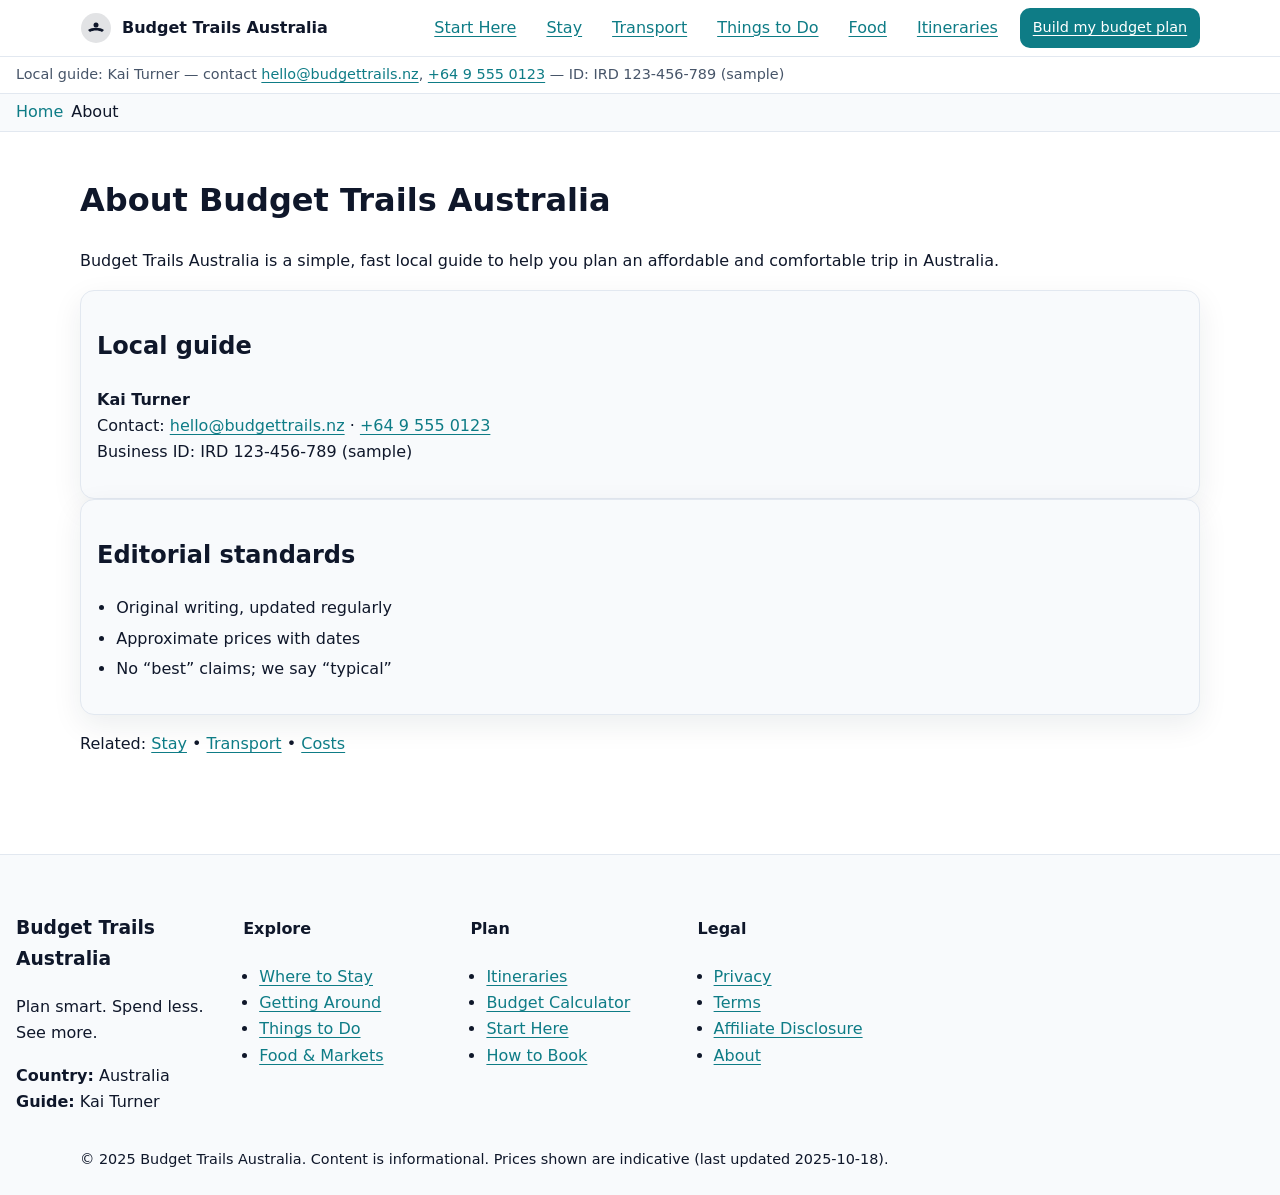
==== commit ab908d9e: "Add files via upload" ====
--- a/about.html
+++ b/about.html
@@ -1,487 +1,105 @@
-<!DOCTYPE html>
-<html lang="en">
-<head>
-    <meta charset="UTF-8">
-    <meta name="viewport" content="width=device-width, initial-scale=1.0">
-    <meta name="description" content="Learn about SolarBright Energy - Our history, mission, values, and commitment to quality solar solutions.">
-    <title>About Us - SolarBright Energy</title>
-    <link rel="stylesheet" href="./assets/css/style.css">
-    <link rel="icon" type="image/x-icon" href="./assets/img/favicon.ico">
-</head>
-<body>
-    <!-- Navigation Bar -->
-    <header>
-        <nav class="navbar">
-            <div class="container">
-                <div class="nav-brand">
-                    <h2>SolarBright Energy</h2>
-                </div>
-                <ul class="nav-menu">
-                    <li><a href="../index.html" class="nav-link">Home</a></li>
-                    <li><a href="about.html" class="nav-link active">About</a></li>
-                    <li><a href="products.html" class="nav-link">Products</a></li>
-                    <li><a href="custom.html" class="nav-link">Custom Solutions</a></li>
-                    <li><a href="contact.html" class="nav-link">Contact</a></li>
-                </ul>
-                <div class="hamburger">
-                    <span></span>
-                    <span></span>
-                    <span></span>
-                </div>
-            </div>
-        </nav>
-    </header>
-
-    <main>
-        <!-- Page Header -->
-        <section class="page-header">
-            <div class="container">
-                <h1>About SolarBright Energy</h1>
-                <p>Leading the renewable energy revolution with innovative solar solutions since 2011</p>
-            </div>
-        </section>
-
-        <!-- Company Story -->
-        <section class="company-story">
-            <div class="container">
-                <div class="story-grid">
-                    <div class="story-content">
-                        <h2>Our Story</h2>
-                        <p>Established in 2011, SolarBright Energy began with a clear vision: to make clean, renewable solar energy accessible to everyone. What started as a small team of passionate engineers has evolved into a leading solar provider serving residential and commercial clients nationwide.</p>
-                        
-                        <p>Our founder, Dr. Emily Chen, combined her expertise in renewable energy systems with a commitment to environmental stewardship. Recognizing the urgent need for sustainable energy alternatives, she built SolarBright on the principles of innovation, quality, and customer empowerment.</p>
-                        
-                        <div class="milestones">
-                            <div class="milestone">
-                                <span class="year">2011</span>
-                                <span class="event">Company Founded</span>
-                            </div>
-                            <div class="milestone">
-                                <span class="year">2014</span>
-                                <span class="event">NABCEP Certification</span>
-                            </div>
-                            <div class="milestone">
-                                <span class="year">2017</span>
-                                <span class="event">Expanded to 10 States</span>
-                            </div>
-                            <div class="milestone">
-                                <span class="year">2021</span>
-                                <span class="event">Carbon Neutral Operations</span>
-                            </div>
-                            <div class="milestone">
-                                <span class="year">2024</span>
-                                <span class="event">50,000+ Systems Installed</span>
-                            </div>
-                        </div>
-                    </div>
-                    <div class="story-image">
-                        <div class="image-placeholder">
-                            <span>Solar Installation Image</span>
-                        </div>
-                    </div>
-                </div>
-            </div>
-        </section>
-
-        <!-- Mission & Vision -->
-        <section class="mission-vision">
-            <div class="container">
-                <div class="mv-grid">
-                    <div class="mv-card">
-                        <h3>Our Mission</h3>
-                        <p>To empower homes and businesses with reliable, affordable solar energy solutions that reduce carbon footprints and energy costs. We deliver cutting-edge technology with exceptional service and support.</p>
-                    </div>
-                    <div class="mv-card">
-                        <h3>Our Vision</h3>
-                        <p>To accelerate the global transition to renewable energy by making solar power the primary choice for energy generation, creating a sustainable future for generations to come.</p>
-                    </div>
-                </div>
-            </div>
-        </section>
-
-        <!-- Values -->
-        <section class="values">
-            <div class="container">
-                <h2>Our Core Values</h2>
-                <div class="values-grid">
-                    <div class="value-card">
-                        <div class="value-icon">🌍</div>
-                        <h4>Sustainability</h4>
-                        <p>We're committed to environmental stewardship through clean energy solutions and sustainable business practices.</p>
-                    </div>
-                    <div class="value-card">
-                        <div class="value-icon">⭐</div>
-                        <h4>Quality</h4>
-                        <p>Every installation meets the highest standards of craftsmanship, safety, and performance.</p>
-                    </div>
-                    <div class="value-card">
-                        <div class="value-icon">💡</div>
-                        <h4>Innovation</h4>
-                        <p>We continuously advance solar technology and installation methods for maximum efficiency.</p>
-                    </div>
-                    <div class="value-card">
-                        <div class="value-icon">🤝</div>
-                        <h4>Partnership</h4>
-                        <p>We build lasting relationships with clients, understanding their unique energy needs and goals.</p>
-                    </div>
-                    <div class="value-card">
-                        <div class="value-icon">🏠</div>
-                        <h4>Community</h4>
-                        <p>We're dedicated to making solar accessible and supporting the communities we serve.</p>
-                    </div>
-                    <div class="value-card">
-                        <div class="value-icon">🚀</div>
-                        <h4>Excellence</h4>
-                        <p>We strive for excellence in every project, from initial consultation to ongoing support.</p>
-                    </div>
-                </div>
-            </div>
-        </section>
-
-        <!-- Team Section -->
-        <section class="team">
-            <div class="container">
-                <h2>Leadership Team</h2>
-                <div class="team-grid">
-                    <div class="team-member">
-                        <div class="member-image">
-                            <div class="image-placeholder">
-                                <span>CEO Photo</span>
-                            </div>
-                        </div>
-                        <h4>Dr. Emily Chen</h4>
-                        <span class="position">CEO & Founder</span>
-                        <p>With a PhD in Renewable Energy Systems, Emily leads our vision for a solar-powered future with 15+ years of industry experience.</p>
-                    </div>
-                    <div class="team-member">
-                        <div class="member-image">
-                            <div class="image-placeholder">
-                                <span>COO Photo</span>
-                            </div>
-                        </div>
-                        <h4>Marcus Rodriguez</h4>
-                        <span class="position">Chief Operations Officer</span>
-                        <p>Marcus ensures our installation teams deliver exceptional quality and efficiency across all projects.</p>
-                    </div>
-                    <div class="team-member">
-                        <div class="member-image">
-                            <div class="image-placeholder">
-                                <span>CTO Photo</span>
-                            </div>
-                        </div>
-                        <h4>Dr. Sarah Johnson</h4>
-                        <span class="position">Chief Technology Officer</span>
-                        <p>Sarah drives our technology innovation and research into next-generation solar solutions.</p>
-                    </div>
-                </div>
-            </div>
-        </section>
-
-        <!-- Certifications -->
-        <section class="certifications">
-            <div class="container">
-                <h2>Certifications & Standards</h2>
-                <div class="certs-grid">
-                    <div class="cert-card">
-                        <h4>NABCEP Certified</h4>
-                        <p>North American Board of Certified Energy Practitioners</p>
-                    </div>
-                    <div class="cert-card">
-                        <h4>UL Certified</h4>
-                        <p>All equipment meets UL safety and performance standards</p>
-                    </div>
-                    <div class="cert-card">
-                        <h4>ISO 9001:2015</h4>
-                        <p>Quality Management System Certified</p>
-                    </div>
-                    <div class="cert-card">
-                        <h4>Energy Star Partner</h4>
-                        <p>Recognized for energy efficiency and environmental protection</p>
-                    </div>
-                </div>
-            </div>
-        </section>
-    </main>
-
-    <footer>
-        <div class="container">
-            <div class="footer-content">
-                <div class="footer-section">
-                    <h3>SolarBright Energy</h3>
-                    <p>Premium solar energy provider delivering clean power solutions nationwide since 2011.</p>
-                </div>
-                <div class="footer-section">
-                    <h4>Quick Links</h4>
-                    <ul>
-                        <li><a href="../index.html">Home</a></li>
-                        <li><a href="about.html">About Us</a></li>
-                        <li><a href="products.html">Products</a></li>
-                        <li><a href="contact.html">Contact</a></li>
-                    </ul>
-                </div>
-                <div class="footer-section">
-                    <h4>Contact Info</h4>
-                    <ul>
-                        <li>📧 info@solarbright.com</li>
-                        <li>📞 +1 (800) 555-1234</li>
-                        <li>🏢 123 Renewable Energy Drive, Green City, CA 90210</li>
-                    </ul>
-                </div>
-            </div>
-            <div class="footer-bottom">
-                <p>&copy; <span id="current-year"></span> SolarBright Energy. All rights reserved.</p>
-                <div class="footer-links">
-                    <a href="privacy.html">Privacy Policy</a>
-                    <a href="../terms.html">Terms of Service</a>
-                    <a href="../sitemap.html">Sitemap</a>
-                </div>
-            </div>
-        </div>
-    </footer>
-
-    <script src="./assets/js/script.js"></script>
-</body>
-</html><!DOCTYPE html>
-<html lang="en">
-<head>
-    <meta charset="UTF-8">
-    <meta name="viewport" content="width=device-width, initial-scale=1.0">
-    <meta name="description" content="Learn about SolarBright - Our history, mission, and commitment to providing quality rooftop solar for homes and communities.">
-    <title>About Us - SolarBright</title>
-    <link rel="stylesheet" href="./assets/css/style.css">
-    <link rel="icon" type="image/x-icon" href="./assets/img/favicon.ico">
-</head>
-<body>
-    <!-- Navigation Bar -->
-    <header>
-        <nav class="navbar">
-            <div class="container">
-                <div class="nav-brand">
-                    <h2>SolarBright</h2>
-                </div>
-                <ul class="nav-menu">
-                    <li><a href="../index.html" class="nav-link">Home</a></li>
-                    <li><a href="about.html" class="nav-link active">About</a></li>
-                    <li><a href="products.html" class="nav-link">Products</a></li>
-                    <li><a href="custom.html" class="nav-link">Custom Solutions</a></li>
-                    <li><a href="contact.html" class="nav-link">Contact</a></li>
-                </ul>
-                <div class="hamburger">
-                    <span></span>
-                    <span></span>
-                    <span></span>
-                </div>
-            </div>
-        </nav>
-    </header>
-
-    <main>
-        <!-- Page Header -->
-        <section class="page-header">
-            <div class="container">
-                <h1>About SolarBright</h1>
-                <p>Meet the team powering communities with rooftop solar since 2011.</p>
-            </div>
-        </section>
-
-        <!-- Company Story -->
-        <section class="company-story">
-            <div class="container">
-                <div class="story-grid">
-                    <div class="story-content">
-                        <h2>Our Story of Empowerment</h2>
-                        <p>Established in 2011, SolarBright began with a clear vision: to make clean, renewable solar energy accessible and affordable for every homeowner and housing society. What started as a small team of passionate engineers has evolved into a leading provider of rooftop solar solutions.</p>
-                        
-                        <p>Our founder, Dr. Emily Chen, combined her expertise in renewable energy with a commitment to environmental stewardship. Recognizing the potential of unused rooftops, she built SolarBright on the principles of innovation, quality, and customer empowerment.</p>
-                        
-                        <div class="milestones">
-                            <div class="milestone">
-                                <span class="year">2011</span>
-                                <span class="event">Company Founded</span>
-                            </div>
-                            <div class="milestone">
-                                <span class="year">2014</span>
-                                <span class="event">NABCEP Certification</span>
-                            </div>
-                            <div class="milestone">
-                                <span class="year">2017</span>
-                                <span class="event">Expanded to 10 States</span>
-                            </div>
-                            <div class="milestone">
-                                <span class="year">2021</span>
-                                <span class="event">Carbon Neutral Operations</span>
-                            </div>
-                            <div class="milestone">
-                                <span class="year">2024</span>
-                                <span class="event">8,000+ Happy Customers</span>
-                            </div>
-                        </div>
-                    </div>
-                    <div class="story-image">
-                        <div class="image-placeholder">
-                            <span>Solar Installation Image</span>
-                        </div>
-                    </div>
-                </div>
-            </div>
-        </section>
-
-        <!-- Mission & Vision -->
-        <section class="mission-vision">
-            <div class="container">
-                <div class="mv-grid">
-                    <div class="mv-card">
-                        <h3>Our Mission</h3>
-                        <p>To empower homeowners and communities with reliable, affordable rooftop solar solutions that reduce carbon footprints and energy costs, delivered with exceptional service and support.</p>
-                    </div>
-                    <div class="mv-card">
-                        <h3>Our Vision</h3>
-                        <p>To accelerate the transition to renewable energy by making rooftop solar the primary choice for power generation, creating a sustainable future for generations to come.</p>
-                    </div>
-                </div>
-            </div>
-        </section>
-
-        <!-- Values -->
-        <section class="values">
-            <div class="container">
-                <h2>Our Core Values</h2>
-                <div class="values-grid">
-                    <div class="value-card">
-                        <div class="value-icon">🌍</div>
-                        <h4>Sustainability</h4>
-                        <p>We are committed to environmental stewardship through clean energy and sustainable business practices.</p>
-                    </div>
-                    <div class="value-card">
-                        <div class="value-icon">⭐</div>
-                        <h4>Quality</h4>
-                        <p>Every system is built to championship standards of craftsmanship, safety, and performance.</p>
-                    </div>
-                    <div class="value-card">
-                        <div class="value-icon">💡</div>
-                        <h4>Innovation</h4>
-                        <p>We continuously advance solar plant technology for maximum efficiency in all applications.</p>
-                    </div>
-                    <div class="value-card">
-                        <div class="value-icon">🤝</div>
-                        <h4>Partnership</h4>
-                        <p>We're in your corner, building lasting relationships by understanding your unique energy goals.</p>
-                    </div>
-                    <div class="value-card">
-                        <div class="value-icon">🏠</div>
-                        <h4>Community</h4>
-                        <p>We are dedicated to making solar accessible and supporting the residential communities and housing societies we serve.</p>
-                    </div>
-                    <div class="value-card">
-                        <div class="value-icon">🚀</div>
-                        <h4>Excellence</h4>
-                        <p>We strive for excellence in every project, from initial consultation to ongoing support.</p>
-                    </div>
-                </div>
-            </div>
-        </section>
-
-        <!-- Team Section -->
-        <section class="team">
-            <div class="container">
-                <h2>Our Leadership Team</h2>
-                <div class="team-grid">
-                    <div class="team-member">
-                        <div class="member-image">
-                            <div class="image-placeholder">
-                                <span>CEO Photo</span>
-                            </div>
-                        </div>
-                        <h4>Dr. Emily Chen</h4>
-                        <span class="position">CEO & Founder</span>
-                        <p>With a PhD in Renewable Energy and 15+ years of experience, Emily leads our vision for a solar-powered future.</p>
-                    </div>
-                    <div class="team-member">
-                        <div class="member-image">
-                            <div class="image-placeholder">
-                                <span>COO Photo</span>
-                            </div>
-                        </div>
-                        <h4>Marcus Rodriguez</h4>
-                        <span class="position">Chief Operations Officer</span>
-                        <p>Marcus ensures our installation teams deliver exceptional quality and efficiency across all residential and commercial projects.</p>
-                    </div>
-                    <div class="team-member">
-                        <div class="member-image">
-                            <div class="image-placeholder">
-                                <span>CTO Photo</span>
-                            </div>
-                        </div>
-                        <h4>Dr. Sarah Johnson</h4>
-                        <span class="position">Chief Technology Officer</span>
-                        <p>Sarah drives our R&D into next-generation solar and battery technology to deliver the best performance for our customers.</p>
-                    </div>
-                </div>
-            </div>
-        </section>
-
-        <!-- Certifications -->
-        <section class="certifications">
-            <div class="container">
-                <h2>Our Certifications & Standards</h2>
-                <div class="certs-grid">
-                    <div class="cert-card">
-                        <h4>NABCEP Certified</h4>
-                        <p>North American Board of Certified Energy Practitioners</p>
-                    </div>
-                    <div class="cert-card">
-                        <h4>UL Certified</h4>
-                        <p>All equipment meets UL safety and performance standards</p>
-                    </div>
-                    <div class="cert-card">
-                        <h4>ISO 9001:2015</h4>
-                        <p>Quality Management System Certified</p>
-                    </div>
-                    <div class="cert-card">
-                        <h4>Energy Star Partner</h4>
-                        <p>Recognized for energy efficiency and environmental protection</p>
-                    </div>
-                </div>
-            </div>
-        </section>
-    </main>
-
-    <footer>
-        <div class="container">
-            <div class="footer-content">
-                <div class="footer-section">
-                    <h3>SolarBright</h3>
-                    <p>Delivering high-quality rooftop solar solutions for homes and housing societies since 2011. Committed to sustainability and customer satisfaction.</p>
-                </div>
-                <div class="footer-section">
-                    <h4>Quick Links</h4>
-                    <ul>
-                        <li><a href="../index.html">Home</a></li>
-                        <li><a href="about.html">About Us</a></li>
-                        <li><a href="products.html">Products</a></li>
-                        <li><a href="contact.html">Contact</a></li>
-                    </ul>
-                </div>
-                <div class="footer-section">
-                    <h4>Contact Info</h4>
-                    <ul>
-                        <li>123 Solar Avenue, Green City, GC 12345</li>
-                        <li>Phone: (800) 555-1234</li>
-                        <li>Email: info@solarbright.com</li>
-                    </ul>
-                </div>
-            </div>
-            <div class="footer-bottom">
-                <p>&copy; <span id="current-year"></span> SolarBright. All rights reserved.</p>
-                <div class="footer-links">
-                    <a href="privacy.html">Privacy Policy</a>
-                    <a href="../terms.html">Terms of Service</a>
-                    <a href="../sitemap.html">Sitemap</a>
-                </div>
-            </div>
-        </div>
-    </footer>
-
-    <script src="./assets/js/script.js"></script>
-</body>
+<!DOCTYPE html>
+<html lang="en">
+<head>
+<meta charset="utf-8">
+<meta name="viewport" content="width=device-width, initial-scale=1">
+<title>About — Budget Trails Australia</title>
+<meta name="description" content="Who we are, how to contact us, and our editorial approach.">
+<link rel="preload" href="assets/styles.css" as="style">
+<link rel="stylesheet" href="assets/styles.css">
+<script defer src="assets/site.js"></script>
+<meta name="theme-color" content="#0e7c86">
+</head>
+<body>
+<a class="skip-link" href="#main">Skip to content</a>
+<header class="site-header" role="banner">
+  <div class="container row between center">
+    <a class="brand" href="index.html">
+      <svg class="logo" viewBox="0 0 64 64" aria-hidden="true">
+        <circle cx="32" cy="32" r="30" fill="currentColor" opacity=".12"/>
+        <path d="M16 36c8-6 24-6 32 0l-4 4c-6-4-18-4-24 0l-4-4z" fill="currentColor"/>
+        <circle cx="32" cy="26" r="5" fill="currentColor"/>
+      </svg>
+      <span class="brand-text">Budget Trails Australia</span>
+    </a>
+    <nav class="site-nav" aria-label="Primary">
+      <button class="nav-toggle" aria-expanded="false" aria-controls="nav-list">Menu</button>
+      <ul id="nav-list">
+        <li><a href="start-here.html">Start Here</a></li>
+        <li><a href="stay.html">Stay</a></li>
+        <li><a href="transport.html">Transport</a></li>
+        <li><a href="things-to-do.html">Things to Do</a></li>
+        <li><a href="food.html">Food</a></li>
+        <li><a href="itineraries.html">Itineraries</a></li>
+        <li><a href="costs.html" class="btn small">Build my budget plan</a></li>
+      </ul>
+    </nav>
+  </div>
+  <div class="contact-meta" role="note">
+    Local guide: Kai Turner — contact <a href="mailto:hello@budgettrails.nz">hello@budgettrails.nz</a>, <a href="tel:+64 9 555 0123">+64 9 555 0123</a> — ID: IRD 123-456-789 (sample)
+  </div>
+</header>
+<nav class="breadcrumb" aria-label="Breadcrumb"><ol><li><a href="index.html">Home</a></li><li aria-current="page">About</li></ol></nav>
+<main id="main" class="container">
+
+<h1>About Budget Trails Australia</h1>
+<p>Budget Trails Australia is a simple, fast local guide to help you plan an affordable and comfortable trip in Australia.</p>
+<section class="card">
+  <h2>Local guide</h2>
+  <p><strong>Kai Turner</strong><br>
+  Contact: <a href="mailto:hello@budgettrails.nz">hello@budgettrails.nz</a> · <a href="tel:+64 9 555 0123">+64 9 555 0123</a><br>
+  Business ID: IRD 123-456-789 (sample)</p>
+</section>
+<section class="card">
+  <h2>Editorial standards</h2>
+  <ul class="checklist">
+    <li>Original writing, updated regularly</li>
+    <li>Approximate prices with dates</li>
+    <li>No “best” claims; we say “typical”</li>
+  </ul>
+</section>
+
+<p class="related">Related: <a href="stay.html">Stay</a> • <a href="transport.html">Transport</a> • <a href="costs.html">Costs</a></p>
+
+
+</main>
+<footer class="site-footer" role="contentinfo">
+  <div class="container grid four">
+    <section>
+      <h3>Budget Trails Australia</h3>
+      <p class="tagline">Plan smart. Spend less. See more.</p>
+      <p><strong>Country:</strong> Australia<br>
+      <strong>Guide:</strong> Kai Turner</p>
+    </section>
+    <section>
+      <h4>Explore</h4>
+      <ul class="list">
+        <li><a href="stay.html">Where to Stay</a></li>
+        <li><a href="transport.html">Getting Around</a></li>
+        <li><a href="things-to-do.html">Things to Do</a></li>
+        <li><a href="food.html">Food & Markets</a></li>
+      </ul>
+    </section>
+    <section>
+      <h4>Plan</h4>
+      <ul class="list">
+        <li><a href="itineraries.html">Itineraries</a></li>
+        <li><a href="costs.html">Budget Calculator</a></li>
+        <li><a href="start-here.html">Start Here</a></li>
+        <li><a href="how-to-book.html">How to Book</a></li>
+      </ul>
+    </section>
+    <section>
+      <h4>Legal</h4>
+      <ul class="list">
+        <li><a href="privacy.html">Privacy</a></li>
+        <li><a href="terms.html">Terms</a></li>
+        <li><a href="affiliate-disclosure.html">Affiliate Disclosure</a></li>
+        <li><a href="about.html">About</a></li>
+      </ul>
+    </section>
+  </div>
+  <div class="container small">© 2025 Budget Trails Australia. Content is informational. Prices shown are indicative (last updated 2025-10-18).</div>
+</footer>
+</body>
 </html>
--- a/assets/styles.css
+++ b/assets/styles.css
@@ -0,0 +1,94 @@
+
+:root{
+  --bg:#ffffff; --ink:#0f172a; --muted:#475569;
+  --brand:#0e7c86; --brand-2:#0ea5a3; --card:#f8fafc;
+  --line:#e2e8f0; --ok:#16a34a; --warn:#ca8a04; --err:#dc2626;
+  --radius:14px; --space:16px; --max:72rem;
+  --shadow:0 10px 30px rgba(2,44,53,.08);
+  --ease:cubic-bezier(.2,.7,.3,1);
+  --fade: 260ms var(--ease);
+  --step-0: clamp(15px, 3.5vw, 16px);
+  --step-1: clamp(18px, 4vw, 22px);
+  --step-2: clamp(22px, 5vw, 28px);
+  --step-3: clamp(26px, 6vw, 34px);
+}
+@media (prefers-color-scheme: dark){
+  :root{ --bg:#0b1b20; --ink:#e6f2f4; --muted:#9fb4b8; --card:#0f2429; --line:#17383f; }
+}
+*{box-sizing:border-box}
+html,body{margin:0;background:var(--bg);color:var(--ink);font-family: system-ui, -apple-system, Segoe UI, Roboto, Arial, sans-serif;font-size:var(--step-0);line-height:1.65}
+img{max-width:100%;height:auto}
+a{color:var(--brand);text-underline-offset:.2em}
+main.container{padding-top:1.25rem;padding-bottom:2rem}
+.container{max-width:var(--max);margin:auto;padding:0 var(--space)}
+.site-header{position:sticky;top:0;background:var(--bg);box-shadow:0 1px 0 var(--line);z-index:20}
+.site-header .row{display:flex;gap:12px;min-height:56px}
+.row.between{justify-content:space-between}.row.center{align-items:center}
+.brand{display:flex;align-items:center;gap:10px;color:inherit;text-decoration:none}
+.logo{width:32px;height:32px}
+.brand-text{font-weight:700}
+.site-nav ul{list-style:none;display:flex;gap:14px;margin:0;padding:0;align-items:center}
+.site-nav ul li a{display:block;padding:.6rem .5rem;border-radius:10px}
+.site-nav ul li a:hover{background:rgba(14,124,134,.08)}
+.site-nav .btn.small{padding:.5rem .8rem}
+.nav-toggle{display:none;border:1px solid var(--line);background:transparent;padding:.4rem .6rem;border-radius:10px}
+@media (max-width: 820px){
+  .site-nav ul{display:none;position:absolute;right:12px;top:60px;background:var(--bg);box-shadow:var(--shadow);padding:12px;border:1px solid var(--line);border-radius:var(--radius);flex-direction:column;min-width:240px}
+  .nav-toggle{display:inline-block}
+}
+.contact-meta{font-size:.9rem;color:var(--muted);border-top:1px solid var(--line);padding:6px var(--space)}
+.breadcrumb{border-bottom:1px solid var(--line);background:var(--card)}
+.breadcrumb ol{list-style:none;margin:0;padding:6px var(--space);display:flex;gap:8px;flex-wrap:wrap}
+.breadcrumb a{text-decoration:none}
+.hero{padding:2.6rem 0 1.6rem}
+.hero h1{font-size:var(--step-3);line-height:1.2;margin:0 0 .4rem}
+.hero p{max-width:60ch}
+.lead{font-size:var(--step-1)}
+.grid{display:grid;gap:16px;margin:1rem 0}
+.grid.two{grid-template-columns: repeat(auto-fill, minmax(260px,1fr))}
+.grid.three{grid-template-columns: repeat(auto-fill, minmax(180px,1fr))}
+.grid.four{grid-template-columns: repeat(auto-fill, minmax(200px,1fr))}
+.card{background:var(--card);border:1px solid var(--line);border-radius:var(--radius);padding:1rem;box-shadow:var(--shadow)}
+.list{padding-left:1rem}
+.list-cards{display:grid;grid-template-columns: repeat(auto-fill, minmax(220px,1fr)); gap:12px}
+.list-cards > *{background:var(--card);border:1px solid var(--line);border-radius:var(--radius);padding:0.8rem}
+.striped{width:100%;border-collapse:collapse}
+.striped th, .striped td{border-bottom:1px solid var(--line);padding:.6rem .5rem;text-align:left;vertical-align:top}
+.notice{background: #fdf7e7;border:1px solid #f3d783;border-radius:var(--radius);padding:1rem}
+.notice.info{background:#e7fbfd;border-color:#83d7e0}
+.badge{display:inline-block;border:1px solid var(--line);padding:.25rem .5rem;border-radius:999px;font-size:.8rem}
+.btn{display:inline-block;background:var(--brand);color:white;border:none;border-radius:999px;padding:.7rem 1rem;cursor:pointer;transition:transform .1s}
+.btn:hover{transform:translateY(-1px)}
+.btn.ghost{background:transparent;color:var(--brand);border:1px solid var(--brand)}
+.small{font-size:.9rem}
+.checklist{padding-left:1.2rem}
+.checklist li{margin:.25rem 0}
+.timeline{counter-reset: step}
+.timeline li{position:relative;padding-left:2rem;margin:.35rem 0}
+.timeline li::before{counter-increment: step; content: counter(step); position:absolute;left:0;top:0.1rem;background:var(--brand);color:#fff;width:1.4rem;height:1.4rem;border-radius:50%;display:grid;place-items:center;font-size:.8rem}
+.skip-link{position:absolute;left:-9999px;top:auto}
+.skip-link:focus{left:8px;top:8px;background:#fff;padding:.4rem;border:1px solid var(--brand)}
+.site-footer{margin-top:3rem;border-top:1px solid var(--line);padding:1.5rem 0;background:var(--card)}
+.related{margin-top:1rem}
+/* Tabs */
+.tabs{display:flex;gap:6px;margin:.5rem 0;flex-wrap:wrap}
+[role="tab"]{background:transparent;border:1px solid var(--line);border-radius:999px;padding:.4rem .8rem}
+[role="tab"][aria-selected="true"]{background:var(--brand);color:#fff;border-color:var(--brand)}
+[role="tabpanel"]{margin-top:.5rem}
+/* Accordion */
+.accordion .item{border:1px solid var(--line);border-radius:var(--radius);margin:.5rem 0;overflow:hidden}
+.accordion button{width:100%;text-align:left;padding:.8rem;background:var(--card);border:0}
+.accordion .panel{padding:.8rem;border-top:1px solid var(--line)}
+/* Animations */
+.reveal{opacity:0; transform: translateY(18px); transition: opacity var(--fade), transform var(--fade)}
+.reveal.is-visible{opacity:1; transform:none}
+.progress{height:8px;background:var(--line);border-radius:999px;margin:.8rem 0;overflow:hidden}
+.progress #prog{height:100%;width:0;background:var(--brand-2)}
+@media (prefers-reduced-motion: reduce){
+  *{transition:none!important; animation:none!important}
+  .reveal{opacity:1; transform:none}
+}
+@media print{
+  .site-header,.site-footer,.breadcrumb,.contact-meta,.btn,.notice,.tabs{display:none!important}
+  main{padding:0}
+}
--- a/assets/styles.css
+++ b/assets/styles.css
@@ -0,0 +1,94 @@
+
+:root{
+  --bg:#ffffff; --ink:#0f172a; --muted:#475569;
+  --brand:#0e7c86; --brand-2:#0ea5a3; --card:#f8fafc;
+  --line:#e2e8f0; --ok:#16a34a; --warn:#ca8a04; --err:#dc2626;
+  --radius:14px; --space:16px; --max:72rem;
+  --shadow:0 10px 30px rgba(2,44,53,.08);
+  --ease:cubic-bezier(.2,.7,.3,1);
+  --fade: 260ms var(--ease);
+  --step-0: clamp(15px, 3.5vw, 16px);
+  --step-1: clamp(18px, 4vw, 22px);
+  --step-2: clamp(22px, 5vw, 28px);
+  --step-3: clamp(26px, 6vw, 34px);
+}
+@media (prefers-color-scheme: dark){
+  :root{ --bg:#0b1b20; --ink:#e6f2f4; --muted:#9fb4b8; --card:#0f2429; --line:#17383f; }
+}
+*{box-sizing:border-box}
+html,body{margin:0;background:var(--bg);color:var(--ink);font-family: system-ui, -apple-system, Segoe UI, Roboto, Arial, sans-serif;font-size:var(--step-0);line-height:1.65}
+img{max-width:100%;height:auto}
+a{color:var(--brand);text-underline-offset:.2em}
+main.container{padding-top:1.25rem;padding-bottom:2rem}
+.container{max-width:var(--max);margin:auto;padding:0 var(--space)}
+.site-header{position:sticky;top:0;background:var(--bg);box-shadow:0 1px 0 var(--line);z-index:20}
+.site-header .row{display:flex;gap:12px;min-height:56px}
+.row.between{justify-content:space-between}.row.center{align-items:center}
+.brand{display:flex;align-items:center;gap:10px;color:inherit;text-decoration:none}
+.logo{width:32px;height:32px}
+.brand-text{font-weight:700}
+.site-nav ul{list-style:none;display:flex;gap:14px;margin:0;padding:0;align-items:center}
+.site-nav ul li a{display:block;padding:.6rem .5rem;border-radius:10px}
+.site-nav ul li a:hover{background:rgba(14,124,134,.08)}
+.site-nav .btn.small{padding:.5rem .8rem}
+.nav-toggle{display:none;border:1px solid var(--line);background:transparent;padding:.4rem .6rem;border-radius:10px}
+@media (max-width: 820px){
+  .site-nav ul{display:none;position:absolute;right:12px;top:60px;background:var(--bg);box-shadow:var(--shadow);padding:12px;border:1px solid var(--line);border-radius:var(--radius);flex-direction:column;min-width:240px}
+  .nav-toggle{display:inline-block}
+}
+.contact-meta{font-size:.9rem;color:var(--muted);border-top:1px solid var(--line);padding:6px var(--space)}
+.breadcrumb{border-bottom:1px solid var(--line);background:var(--card)}
+.breadcrumb ol{list-style:none;margin:0;padding:6px var(--space);display:flex;gap:8px;flex-wrap:wrap}
+.breadcrumb a{text-decoration:none}
+.hero{padding:2.6rem 0 1.6rem}
+.hero h1{font-size:var(--step-3);line-height:1.2;margin:0 0 .4rem}
+.hero p{max-width:60ch}
+.lead{font-size:var(--step-1)}
+.grid{display:grid;gap:16px;margin:1rem 0}
+.grid.two{grid-template-columns: repeat(auto-fill, minmax(260px,1fr))}
+.grid.three{grid-template-columns: repeat(auto-fill, minmax(180px,1fr))}
+.grid.four{grid-template-columns: repeat(auto-fill, minmax(200px,1fr))}
+.card{background:var(--card);border:1px solid var(--line);border-radius:var(--radius);padding:1rem;box-shadow:var(--shadow)}
+.list{padding-left:1rem}
+.list-cards{display:grid;grid-template-columns: repeat(auto-fill, minmax(220px,1fr)); gap:12px}
+.list-cards > *{background:var(--card);border:1px solid var(--line);border-radius:var(--radius);padding:0.8rem}
+.striped{width:100%;border-collapse:collapse}
+.striped th, .striped td{border-bottom:1px solid var(--line);padding:.6rem .5rem;text-align:left;vertical-align:top}
+.notice{background: #fdf7e7;border:1px solid #f3d783;border-radius:var(--radius);padding:1rem}
+.notice.info{background:#e7fbfd;border-color:#83d7e0}
+.badge{display:inline-block;border:1px solid var(--line);padding:.25rem .5rem;border-radius:999px;font-size:.8rem}
+.btn{display:inline-block;background:var(--brand);color:white;border:none;border-radius:999px;padding:.7rem 1rem;cursor:pointer;transition:transform .1s}
+.btn:hover{transform:translateY(-1px)}
+.btn.ghost{background:transparent;color:var(--brand);border:1px solid var(--brand)}
+.small{font-size:.9rem}
+.checklist{padding-left:1.2rem}
+.checklist li{margin:.25rem 0}
+.timeline{counter-reset: step}
+.timeline li{position:relative;padding-left:2rem;margin:.35rem 0}
+.timeline li::before{counter-increment: step; content: counter(step); position:absolute;left:0;top:0.1rem;background:var(--brand);color:#fff;width:1.4rem;height:1.4rem;border-radius:50%;display:grid;place-items:center;font-size:.8rem}
+.skip-link{position:absolute;left:-9999px;top:auto}
+.skip-link:focus{left:8px;top:8px;background:#fff;padding:.4rem;border:1px solid var(--brand)}
+.site-footer{margin-top:3rem;border-top:1px solid var(--line);padding:1.5rem 0;background:var(--card)}
+.related{margin-top:1rem}
+/* Tabs */
+.tabs{display:flex;gap:6px;margin:.5rem 0;flex-wrap:wrap}
+[role="tab"]{background:transparent;border:1px solid var(--line);border-radius:999px;padding:.4rem .8rem}
+[role="tab"][aria-selected="true"]{background:var(--brand);color:#fff;border-color:var(--brand)}
+[role="tabpanel"]{margin-top:.5rem}
+/* Accordion */
+.accordion .item{border:1px solid var(--line);border-radius:var(--radius);margin:.5rem 0;overflow:hidden}
+.accordion button{width:100%;text-align:left;padding:.8rem;background:var(--card);border:0}
+.accordion .panel{padding:.8rem;border-top:1px solid var(--line)}
+/* Animations */
+.reveal{opacity:0; transform: translateY(18px); transition: opacity var(--fade), transform var(--fade)}
+.reveal.is-visible{opacity:1; transform:none}
+.progress{height:8px;background:var(--line);border-radius:999px;margin:.8rem 0;overflow:hidden}
+.progress #prog{height:100%;width:0;background:var(--brand-2)}
+@media (prefers-reduced-motion: reduce){
+  *{transition:none!important; animation:none!important}
+  .reveal{opacity:1; transform:none}
+}
+@media print{
+  .site-header,.site-footer,.breadcrumb,.contact-meta,.btn,.notice,.tabs{display:none!important}
+  main{padding:0}
+}
